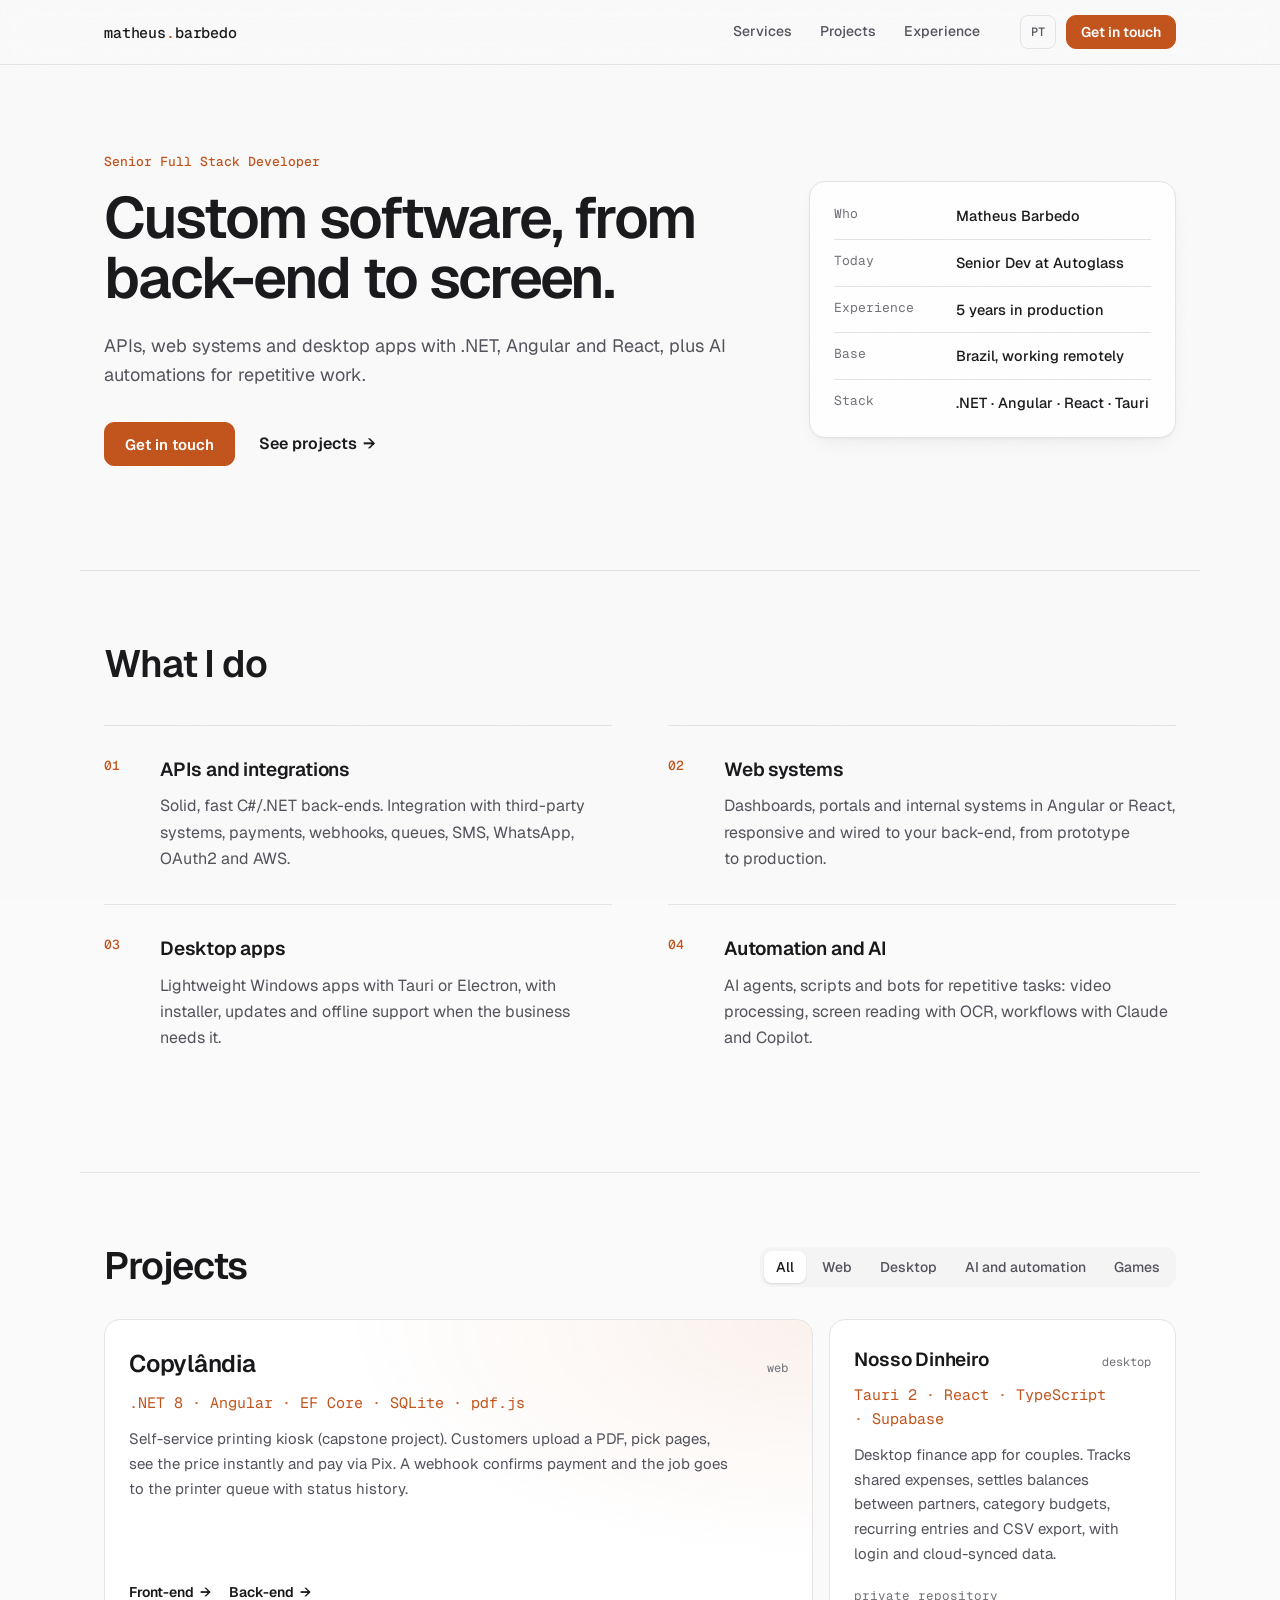
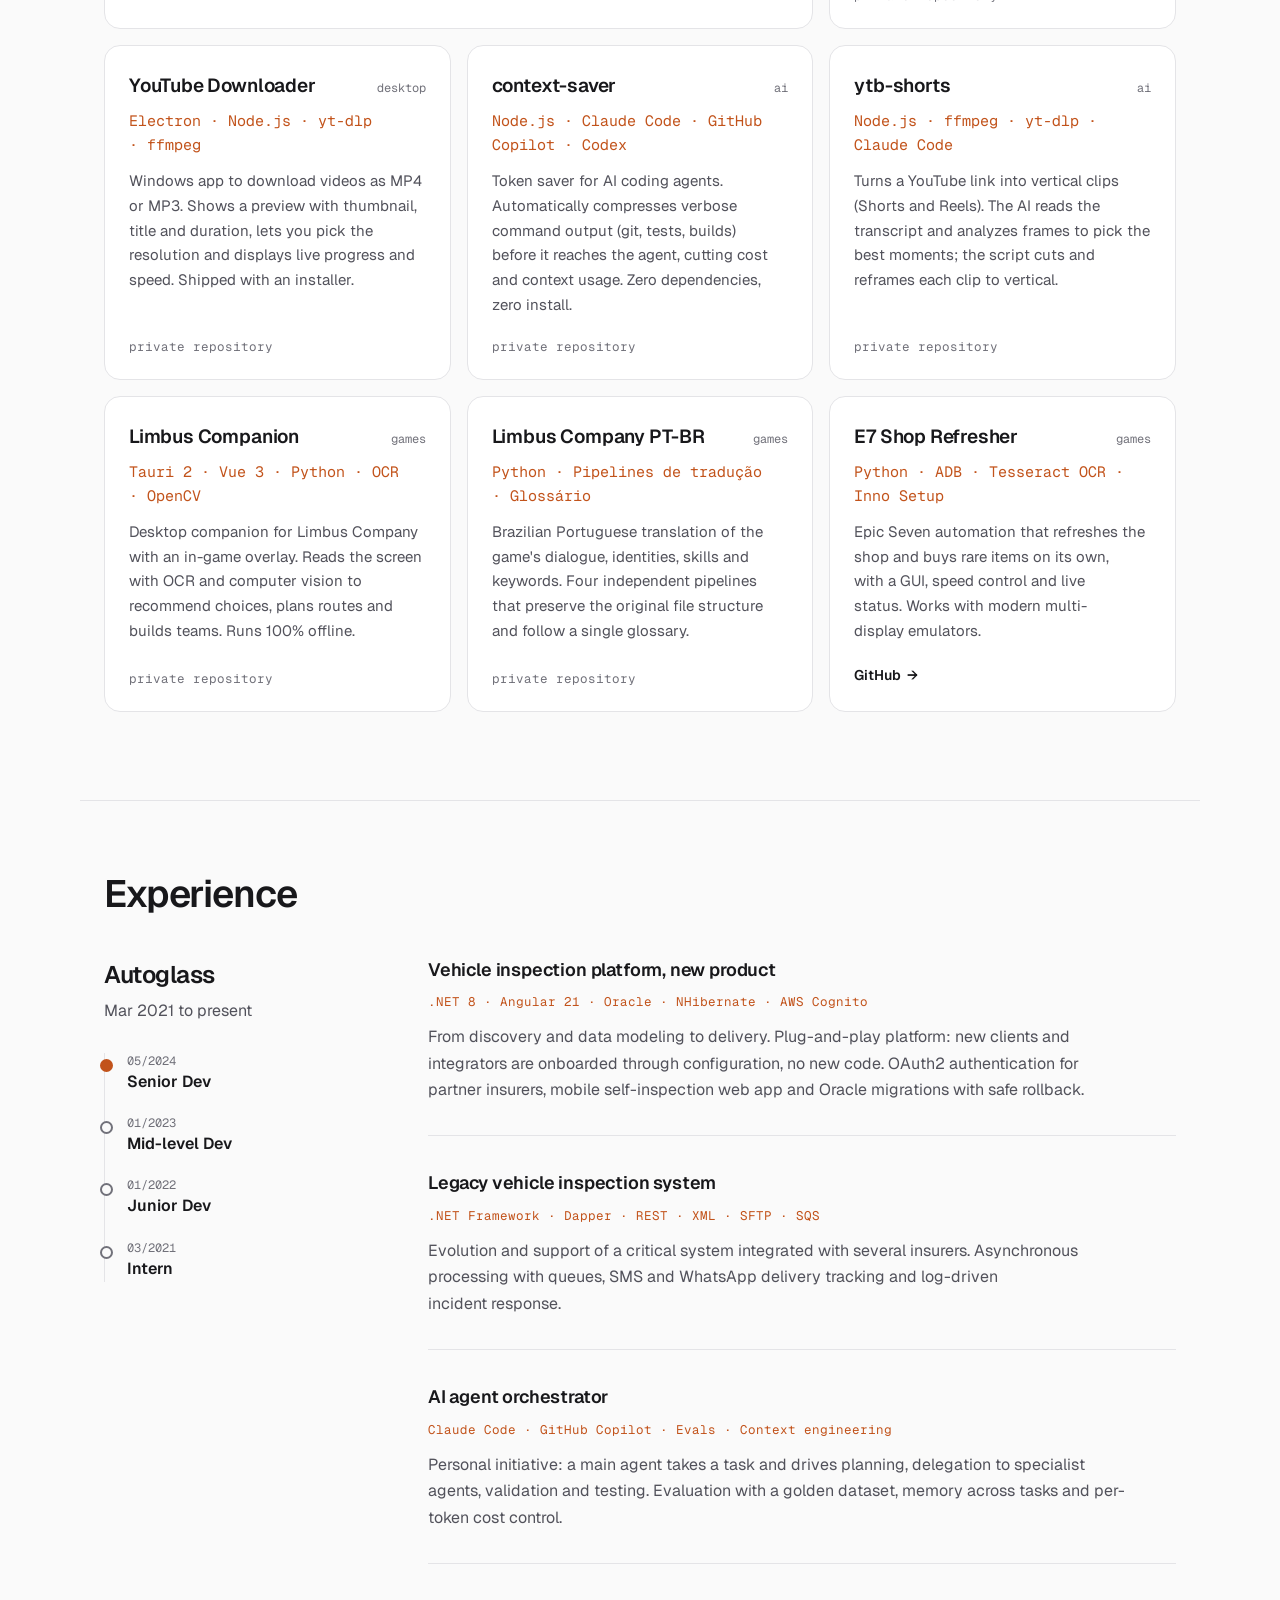
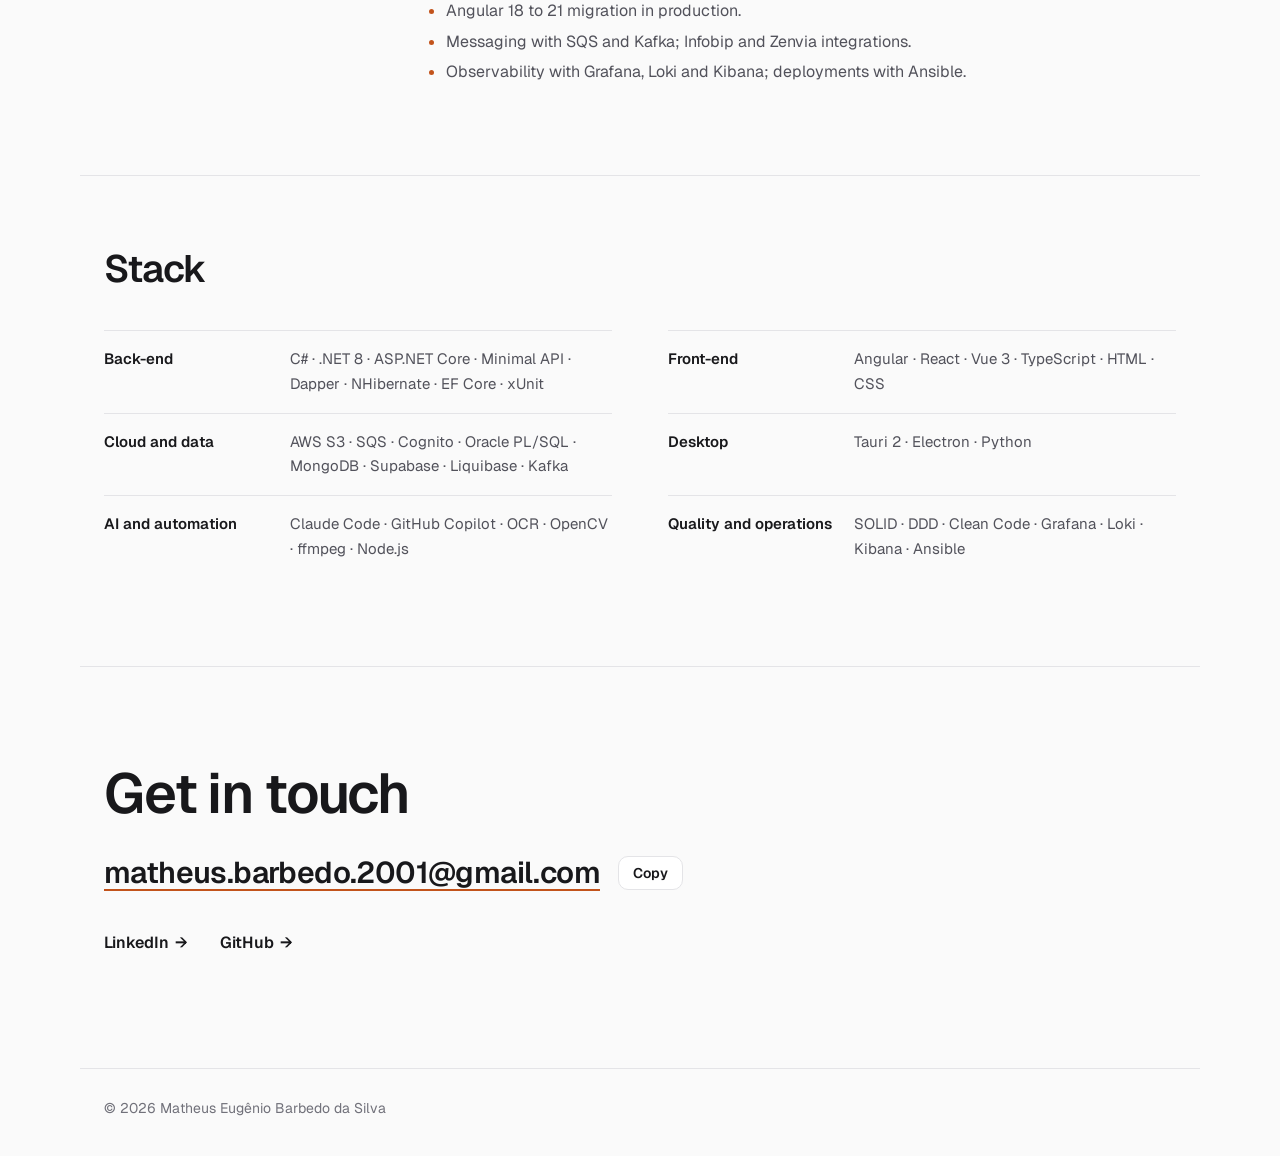
==== index.html @ 2c54104f "Portfólio pessoal: serviços, projetos, experiência e contato em PT/EN" ====
<!doctype html>
<html lang="pt-BR">
<head>
<meta charset="utf-8">
<meta name="viewport" content="width=device-width, initial-scale=1, viewport-fit=cover">
<title>Matheus Barbedo | Desenvolvedor Full Stack</title>
<meta name="description" content="Desenvolvedor Full Stack .NET e Angular. APIs, integrações, sistemas web, apps desktop e automação com IA.">
<meta property="og:title" content="Matheus Barbedo | Desenvolvedor Full Stack">
<meta property="og:description" content="APIs, integrações, sistemas web, apps desktop e automação com IA.">
<meta property="og:type" content="website">
<meta name="theme-color" content="#0c0c0e" media="(prefers-color-scheme: dark)">
<meta name="theme-color" content="#fafafa" media="(prefers-color-scheme: light)">
<link rel="icon" href="data:image/svg+xml,<svg xmlns='http://www.w3.org/2000/svg' viewBox='0 0 32 32'><rect width='32' height='32' rx='8' fill='%2318181b'/><text x='16' y='21.5' font-family='monospace' font-size='14' font-weight='700' fill='%23e98647' text-anchor='middle'>MB</text></svg>">
<link rel="preconnect" href="https://fonts.googleapis.com">
<link rel="preconnect" href="https://fonts.gstatic.com" crossorigin>
<link href="https://fonts.googleapis.com/css2?family=Geist:wght@400;500;600;700&family=Geist+Mono:wght@400;500&display=swap" rel="stylesheet">
<link rel="stylesheet" href="style.css">
</head>
<body>
<a class="skip" href="#conteudo" data-i18n="skip">Pular para o conteúdo</a>

<header class="nav">
  <div class="wrap nav-inner">
    <a href="#top" class="logo">matheus<span>.</span>barbedo</a>
    <nav aria-label="Seções">
      <a href="#servicos" data-i18n="nav.services">Serviços</a>
      <a href="#projetos" data-i18n="nav.projects">Projetos</a>
      <a href="#experiencia" data-i18n="nav.experience">Experiência</a>
    </nav>
    <div class="nav-actions">
      <button id="lang" class="lang" type="button" aria-label="Switch to English">EN</button>
      <a href="#contato" class="btn primary sm" data-i18n="cta.contact">Fale comigo</a>
    </div>
  </div>
</header>

<main id="top">
  <section class="hero wrap" id="conteudo">
    <div class="hero-text">
      <p class="eyebrow" data-i18n="hero.eyebrow">Desenvolvedor Full Stack Sênior</p>
      <h1><span data-i18n="hero.title">Software sob medida, do back-end à tela.</span></h1>
      <p class="lead" data-i18n="hero.lead">APIs, sistemas web e apps desktop com .NET, Angular e React, mais automações com IA para o trabalho repetitivo.</p>
      <div class="cta">
        <a href="#contato" class="btn primary" data-i18n="cta.contact">Fale comigo</a>
        <a href="#projetos" class="link-arrow" data-i18n="hero.cta2">Ver projetos</a>
      </div>
    </div>
    <aside class="now" aria-label="Status">
      <dl>
        <div><dt data-i18n="now.who">Quem</dt><dd>Matheus Barbedo</dd></div>
        <div><dt data-i18n="now.today">Hoje</dt><dd data-i18n="now.todayv">Dev Sênior na Autoglass</dd></div>
        <div><dt data-i18n="now.xp">Experiência</dt><dd data-i18n="now.xpv">5 anos em produção</dd></div>
        <div><dt data-i18n="now.base">Base</dt><dd data-i18n="now.basev">Vitória/ES, atendo remoto</dd></div>
        <div><dt>Stack</dt><dd>.NET · Angular · React · Tauri</dd></div>
      </dl>
    </aside>
  </section>

  <section id="servicos" class="wrap section">
    <h2 data-i18n="services.title">O que eu faço</h2>
    <ol class="services">
      <li class="reveal">
        <span class="num">01</span>
        <h3 data-i18n="s1.t">APIs e integrações</h3>
        <p data-i18n="s1.d">Back-end em C#/.NET robusto e rápido. Integração com sistemas de terceiros, Pix, webhooks, filas, SMS, WhatsApp, OAuth2 e AWS.</p>
      </li>
      <li class="reveal">
        <span class="num">02</span>
        <h3 data-i18n="s2.t">Sistemas web</h3>
        <p data-i18n="s2.d">Painéis, portais e sistemas internos em Angular ou React, responsivos e ligados ao seu back-end, do protótipo à produção.</p>
      </li>
      <li class="reveal">
        <span class="num">03</span>
        <h3 data-i18n="s3.t">Apps desktop</h3>
        <p data-i18n="s3.d">Aplicativos Windows leves com Tauri ou Electron, com instalador, atualização e funcionamento offline quando o negócio pede.</p>
      </li>
      <li class="reveal">
        <span class="num">04</span>
        <h3 data-i18n="s4.t">Automação e IA</h3>
        <p data-i18n="s4.d">Agentes de IA, scripts e bots para tarefas repetitivas: processamento de vídeo, leitura de tela por OCR, fluxos com Claude e Copilot.</p>
      </li>
    </ol>
  </section>

  <section id="projetos" class="wrap section">
    <div class="section-head">
      <h2 data-i18n="projects.title">Projetos</h2>
      <div class="filters" role="group" aria-label="Filtro">
        <button class="chip" type="button" aria-pressed="true" data-filter="all" data-i18n="f.all">Todos</button>
        <button class="chip" type="button" aria-pressed="false" data-filter="web">Web</button>
        <button class="chip" type="button" aria-pressed="false" data-filter="desktop">Desktop</button>
        <button class="chip" type="button" aria-pressed="false" data-filter="ia" data-i18n="f.ia">IA e automação</button>
        <button class="chip" type="button" aria-pressed="false" data-filter="jogos" data-i18n="f.games">Jogos</button>
      </div>
    </div>
    <div id="project-list" class="projects"></div>
  </section>

  <section id="experiencia" class="wrap section">
    <h2 data-i18n="exp.title">Experiência</h2>
    <div class="exp">
      <div class="exp-side">
        <h3>Autoglass</h3>
        <p class="muted" data-i18n="exp.period">Mar/2021 até hoje</p>
        <ol class="timeline">
          <li><span>05/2024</span><span data-i18n="tl.4">Dev Sênior</span></li>
          <li><span>01/2023</span><span data-i18n="tl.3">Dev Pleno</span></li>
          <li><span>01/2022</span><span data-i18n="tl.2">Dev Júnior</span></li>
          <li><span>03/2021</span><span data-i18n="tl.1">Estagiário</span></li>
        </ol>
      </div>
      <div class="cases">
        <article class="case reveal">
          <h4 data-i18n="c1.t">Plataforma de vistorias, produto novo</h4>
          <p class="tags">.NET 8 · Angular 21 · Oracle · NHibernate · AWS Cognito</p>
          <p data-i18n="c1.d">Da concepção e modelagem até a entrega. Plataforma plug-and-play: novos clientes e integradores entram por configuração, sem código novo. Autenticação OAuth2 para seguradoras parceiras, WebApp de self-vistoria pelo celular e migrations Oracle com rollback seguro.</p>
        </article>
        <article class="case reveal">
          <h4 data-i18n="c2.t">Sistema de vistorias legado</h4>
          <p class="tags">.NET Framework · Dapper · REST · XML · SFTP · SQS</p>
          <p data-i18n="c2.d">Evolução e sustentação de um sistema crítico integrado a várias seguradoras. Processamento assíncrono com filas, SMS e WhatsApp com rastreio de entrega e resposta a incidentes guiada por logs.</p>
        </article>
        <article class="case reveal">
          <h4 data-i18n="c3.t">Orquestrador de agentes de IA</h4>
          <p class="tags">Claude Code · GitHub Copilot · Evals · Context engineering</p>
          <p data-i18n="c3.d">Iniciativa própria: um agente principal recebe a tarefa e conduz planejamento, delegação para agentes especialistas, validação e testes. Avaliação com golden dataset, memória entre tarefas e controle de custo por token.</p>
        </article>
        <ul class="bullets reveal">
          <li data-i18n="b.1">Migração de Angular 18 para 21 em produção.</li>
          <li data-i18n="b.2">Mensageria com SQS e Kafka; integrações com Infobip e Zenvia.</li>
          <li data-i18n="b.3">Observabilidade com Grafana, Loki e Kibana; deploy com Ansible.</li>
        </ul>
      </div>
    </div>
  </section>

  <section class="wrap section">
    <h2 data-i18n="stack.title">Stack</h2>
    <dl class="stack reveal">
      <div><dt>Back-end</dt><dd>C# · .NET 8 · ASP.NET Core · Minimal API · Dapper · NHibernate · EF Core · xUnit</dd></div>
      <div><dt>Front-end</dt><dd>Angular · React · Vue 3 · TypeScript · HTML · CSS</dd></div>
      <div><dt data-i18n="stack.data">Cloud e dados</dt><dd>AWS S3 · SQS · Cognito · Oracle PL/SQL · MongoDB · Supabase · Liquibase · Kafka</dd></div>
      <div><dt>Desktop</dt><dd>Tauri 2 · Electron · Python</dd></div>
      <div><dt data-i18n="stack.ai">IA e automação</dt><dd>Claude Code · GitHub Copilot · OCR · OpenCV · ffmpeg · Node.js</dd></div>
      <div><dt data-i18n="stack.ops">Qualidade e operação</dt><dd>SOLID · DDD · Clean Code · Grafana · Loki · Kibana · Ansible</dd></div>
    </dl>
  </section>

  <section id="contato" class="wrap section contact">
    <h2 class="contact-title" data-i18n="contact.title">Entre em contato</h2>
    <div class="mail">
      <a href="mailto:matheus.barbedo.2001@gmail.com" class="mail-link">matheus.barbedo.2001@gmail.com</a>
      <button id="copy" class="btn sm" type="button" data-i18n="contact.copy">Copiar</button>
    </div>
    <ul class="socials">
      <li><a href="https://www.linkedin.com/in/matheus-eugenio-barbedo-da-silva" target="_blank" rel="noopener" class="link-arrow">LinkedIn</a></li>
      <li><a href="https://github.com/MatheusBarbedo" target="_blank" rel="noopener" class="link-arrow">GitHub</a></li>
    </ul>
  </section>
</main>

<footer class="wrap footer">
  <p>© <span id="year"></span> Matheus Eugênio Barbedo da Silva</p>
</footer>

<script src="main.js"></script>
</body>
</html>
---- style.css ----
:root {
  --bg: #fafafa;
  --surface: #ffffff;
  --surface-2: #f4f4f5;
  --text: #18181b;
  --muted: #52525b;
  --faint: #71717a;
  --border: #e4e4e7;
  --accent: #c2531b;
  --accent-soft: #c2531b14;
  --on-accent: #ffffff;
  --shadow: 0 1px 2px #18181b0a, 0 8px 24px -12px #18181b1f;
  --ease-out: cubic-bezier(0.23, 1, 0.32, 1);
  --r-control: 10px;
  --r-box: 16px;
  color-scheme: light;
}

@media (prefers-color-scheme: dark) {
  :root {
    --bg: #0c0c0e;
    --surface: #141417;
    --surface-2: #1b1b1f;
    --text: #ededef;
    --muted: #a1a1aa;
    --faint: #8b8b94;
    --border: #26262b;
    --accent: #e98647;
    --accent-soft: #e986471a;
    --on-accent: #1a0d05;
    --shadow: 0 1px 2px #0006, 0 12px 32px -16px #000a;
    color-scheme: dark;
  }
}

* { box-sizing: border-box; }

html { scroll-behavior: smooth; scroll-padding-top: 80px; }

body {
  margin: 0;
  background: var(--bg);
  color: var(--text);
  font: 16px/1.65 Geist, system-ui, -apple-system, "Segoe UI", Roboto, sans-serif;
  -webkit-font-smoothing: antialiased;
  text-rendering: optimizeLegibility;
}

body::before {
  content: "";
  position: fixed;
  inset: 0;
  pointer-events: none;
  z-index: 100;
  opacity: 0.035;
  background-image: url("data:image/svg+xml,<svg xmlns='http://www.w3.org/2000/svg' width='160' height='160'><filter id='n'><feTurbulence type='fractalNoise' baseFrequency='0.9' numOctaves='2' stitchTiles='stitch'/></filter><rect width='100%' height='100%' filter='url(%23n)'/></svg>");
}

a { color: inherit; }
h1, h2, h3, h4 { text-wrap: balance; }
p { text-wrap: pretty; }

:focus-visible { outline: 2px solid var(--accent); outline-offset: 3px; border-radius: 4px; }

.skip {
  position: absolute;
  left: 16px;
  top: -60px;
  z-index: 50;
  padding: 10px 16px;
  background: var(--text);
  color: var(--bg);
  border-radius: var(--r-control);
  transition: top 200ms var(--ease-out);
}
.skip:focus { top: 12px; }

.wrap { width: 100%; max-width: 1120px; margin: 0 auto; padding-inline: 24px; }

.nav {
  position: sticky;
  top: 0;
  z-index: 20;
  background: color-mix(in srgb, var(--bg) 82%, transparent);
  backdrop-filter: saturate(1.4) blur(12px);
  -webkit-backdrop-filter: saturate(1.4) blur(12px);
  border-bottom: 1px solid var(--border);
}
.nav-inner { display: flex; align-items: center; gap: 28px; height: 64px; }
.logo { font: 500 15px "Geist Mono", ui-monospace, monospace; text-decoration: none; letter-spacing: -0.01em; }
.logo span { color: var(--accent); }
.nav nav { display: flex; gap: 4px; margin-left: auto; }
.nav nav a {
  text-decoration: none;
  color: var(--muted);
  font-size: 14px;
  font-weight: 500;
  padding: 6px 12px;
  border-radius: 8px;
  transition: color 150ms ease, background-color 150ms ease;
}
.nav nav a.active { color: var(--text); background: var(--surface-2); }
.nav-actions { display: flex; align-items: center; gap: 10px; }
.lang {
  border: 1px solid var(--border);
  background: transparent;
  color: var(--muted);
  border-radius: 8px;
  height: 34px;
  padding: 0 10px;
  font: 500 12px "Geist Mono", monospace;
  cursor: pointer;
  transition: color 150ms ease, border-color 150ms ease, transform 160ms var(--ease-out);
}
.lang:active { transform: scale(0.96); }

.btn {
  display: inline-flex;
  align-items: center;
  justify-content: center;
  height: 44px;
  padding: 0 20px;
  border-radius: var(--r-control);
  border: 1px solid var(--border);
  background: var(--surface);
  color: var(--text);
  text-decoration: none;
  font: 600 15px Geist, sans-serif;
  white-space: nowrap;
  cursor: pointer;
  transition: transform 160ms var(--ease-out), background-color 150ms ease, border-color 150ms ease;
}
.btn.sm { height: 34px; padding: 0 14px; font-size: 14px; }
.btn.primary { background: var(--accent); border-color: var(--accent); color: var(--on-accent); }
.btn:active { transform: scale(0.97); }

.link-arrow {
  font-weight: 600;
  text-decoration: none;
  display: inline-flex;
  align-items: center;
  gap: 6px;
}
.link-arrow::after { content: "→"; transition: transform 200ms var(--ease-out); }

@media (hover: hover) and (pointer: fine) {
  .nav nav a:hover { color: var(--text); }
  .lang:hover { color: var(--text); border-color: var(--faint); }
  .btn:hover { border-color: var(--faint); }
  .btn.primary:hover { background: color-mix(in srgb, var(--accent) 88%, var(--text)); border-color: transparent; }
  .link-arrow:hover::after { transform: translateX(3px); }
  .project:hover { border-color: color-mix(in srgb, var(--accent) 40%, var(--border)); transform: translateY(-2px); }
  .chip:hover { color: var(--text); }
}

.hero {
  display: grid;
  grid-template-columns: 1.75fr 1fr;
  gap: 64px;
  align-items: center;
  padding-block: 88px 104px;
}
.eyebrow { font: 500 13px "Geist Mono", monospace; color: var(--accent); margin: 0 0 18px; }
h1 {
  font-size: clamp(40px, 5vw, 58px);
  line-height: 1.04;
  letter-spacing: -0.035em;
  font-weight: 600;
  margin: 0 0 22px;
}
.lead { font-size: 18px; color: var(--muted); max-width: 52ch; margin: 0 0 32px; }
.cta { display: flex; flex-wrap: wrap; align-items: center; gap: 24px; }

.now {
  background: var(--surface);
  border: 1px solid var(--border);
  border-radius: var(--r-box);
  box-shadow: var(--shadow);
  padding: 22px 24px;
}
.now dl { margin: 0; }
.now dl div:first-child { border-top: 0; padding-top: 0; }
.now dl div:last-child { padding-bottom: 0; }
.now dl div {
  display: grid;
  grid-template-columns: 110px 1fr;
  gap: 12px;
  padding: 11px 0;
  border-top: 1px solid var(--border);
  font-size: 14.5px;
}
.now dt { color: var(--faint); font: 400 13px "Geist Mono", monospace; padding-top: 1px; }
.now dd { margin: 0; font-weight: 500; }

.section { padding-block: 72px 88px; border-top: 1px solid var(--border); }
h2 { font-size: clamp(28px, 3.4vw, 38px); letter-spacing: -0.03em; font-weight: 600; line-height: 1.1; margin: 0 0 40px; }
h3, h4 { margin: 0 0 8px; font-weight: 600; letter-spacing: -0.01em; }
h3 { font-size: 19px; }
h4 { font-size: 18px; }

.services {
  list-style: none;
  padding: 0;
  margin: 0;
  display: grid;
  grid-template-columns: repeat(2, 1fr);
  column-gap: 56px;
}
.services li { padding: 28px 0 32px; border-top: 1px solid var(--border); position: relative; padding-left: 56px; }
.services .num { position: absolute; left: 0; top: 31px; font: 500 13px "Geist Mono", monospace; color: var(--accent); }
.services p { color: var(--muted); margin: 0; max-width: 46ch; }

.section-head { display: flex; flex-wrap: wrap; justify-content: space-between; align-items: end; gap: 16px 24px; margin-bottom: 32px; }
.section-head h2 { margin: 0; }
.filters { display: flex; flex-wrap: wrap; gap: 4px; padding: 4px; background: var(--surface-2); border-radius: 12px; }
.chip {
  border: 0;
  background: transparent;
  color: var(--muted);
  border-radius: 8px;
  height: 32px;
  padding: 0 12px;
  font: 500 14px Geist, sans-serif;
  cursor: pointer;
  transition: color 150ms ease, background-color 150ms ease, transform 160ms var(--ease-out);
}
.chip:active { transform: scale(0.96); }
.chip[aria-pressed="true"] { background: var(--surface); color: var(--text); box-shadow: 0 1px 2px #0000001f; }

.projects { display: grid; grid-template-columns: repeat(3, 1fr); gap: 16px; }
.project {
  background: var(--surface);
  border: 1px solid var(--border);
  border-radius: var(--r-box);
  padding: 24px;
  display: flex;
  flex-direction: column;
  transition: border-color 200ms ease, transform 250ms var(--ease-out), opacity 300ms var(--ease-out);
}
.project.featured {
  grid-column: span 2;
  background:
    radial-gradient(120% 140% at 100% 0%, var(--accent-soft), transparent 55%),
    var(--surface);
}
.project.featured h3 { font-size: 24px; }
.project.featured > p:not(.tags) { max-width: 60ch; }
.project .top { display: flex; justify-content: space-between; align-items: baseline; gap: 12px; }
.project .cat { font: 400 12px "Geist Mono", monospace; color: var(--faint); }
.project > p { color: var(--muted); margin: 0 0 20px; flex: 1; font-size: 15px; }
.tags { font: 400 12.5px/1.6 "Geist Mono", monospace; color: var(--accent) !important; margin: 0 0 12px !important; flex: 0 !important; }
.project .links { display: flex; gap: 18px; font-size: 14px; }
.project .links a { color: var(--text); }
.project .private { font: 400 12.5px "Geist Mono", monospace; color: var(--faint); }

.exp { display: grid; grid-template-columns: 260px 1fr; gap: 64px; align-items: start; }
.exp-side { position: sticky; top: 96px; }
.exp-side h3 { font-size: 24px; letter-spacing: -0.02em; margin: 0; }
.muted { color: var(--muted); margin: 4px 0 0; }
.timeline { list-style: none; padding: 0; margin: 28px 0 0; border-left: 1px solid var(--border); }
.timeline li { position: relative; padding: 0 0 20px 22px; display: flex; flex-direction: column; }
.timeline li:last-child { padding-bottom: 0; }
.timeline li::before {
  content: "";
  position: absolute;
  left: -5px;
  top: 6px;
  width: 9px;
  height: 9px;
  border-radius: 50%;
  background: var(--bg);
  border: 2px solid var(--faint);
}
.timeline li:first-child::before { border-color: var(--accent); background: var(--accent); }
.timeline li span:first-child { font: 400 12px "Geist Mono", monospace; color: var(--faint); }
.timeline li span:last-child { font-weight: 600; }

.cases { display: flex; flex-direction: column; }
.case { padding: 0 0 32px; margin-bottom: 32px; border-bottom: 1px solid var(--border); }
.case p:not(.tags) { color: var(--muted); margin: 0; max-width: 64ch; }
.bullets { color: var(--muted); margin: 0; padding-left: 18px; }
.bullets li { padding: 2px 0; }
.bullets li::marker { color: var(--accent); }

.stack { display: grid; grid-template-columns: repeat(2, 1fr); column-gap: 56px; margin: 0; }
.stack div { display: grid; grid-template-columns: 170px 1fr; gap: 16px; padding: 16px 0; border-top: 1px solid var(--border); }
.stack dt { font-weight: 600; font-size: 15px; }
.stack dd { margin: 0; color: var(--muted); font-size: 15px; }

.contact { padding-block: 96px 112px; }
.contact-title { font-size: clamp(36px, 5vw, 56px); margin-bottom: 24px; }
.mail { display: flex; flex-wrap: wrap; align-items: center; gap: 12px 18px; margin: 8px 0 32px; }
.mail-link {
  font-size: clamp(20px, 3vw, 30px);
  font-weight: 600;
  letter-spacing: -0.02em;
  text-decoration: underline;
  text-decoration-color: var(--accent);
  text-decoration-thickness: 2px;
  text-underline-offset: 6px;
  overflow-wrap: anywhere;
}
.socials { list-style: none; padding: 0; margin: 0; display: flex; flex-wrap: wrap; gap: 12px 32px; }

.footer { padding-block: 28px 36px; border-top: 1px solid var(--border); color: var(--faint); font-size: 14px; }
.footer p { margin: 0; }

.reveal { opacity: 0; transform: translateY(8px); transition: opacity 500ms var(--ease-out), transform 500ms var(--ease-out); transition-delay: var(--d, 0ms); }
.reveal.in { opacity: 1; transform: none; }

@media (max-width: 900px) {
  .hero { grid-template-columns: 1fr; gap: 40px; padding-block: 56px 72px; }
  .projects { grid-template-columns: repeat(2, 1fr); }
  .exp { grid-template-columns: 1fr; gap: 40px; }
  .exp-side { position: static; }
  .timeline { display: grid; grid-template-columns: repeat(2, 1fr); border-left: 0; gap: 16px; }
  .timeline li { padding: 0 0 0 18px; border-left: 1px solid var(--border); }
  .timeline li::before { left: -5px; }
  .stack { grid-template-columns: 1fr; }
}

@media (max-width: 640px) {
  .wrap { padding-inline: 18px; }
  .nav nav { display: none; }
  .nav-actions { margin-left: auto; }
  .services { grid-template-columns: 1fr; }
  .projects { grid-template-columns: 1fr; }
  .project.featured { grid-column: auto; }
  .section { padding-block: 56px 64px; }
  .stack div { grid-template-columns: 1fr; gap: 4px; }
  .now dl div { grid-template-columns: 96px 1fr; }
}

@media (prefers-reduced-motion: reduce) {
  html { scroll-behavior: auto; }
  .reveal { transform: none; transition: opacity 300ms ease; }
  .project, .btn, .chip, .lang, .link-arrow::after { transition-property: opacity, color, background-color, border-color; }
}
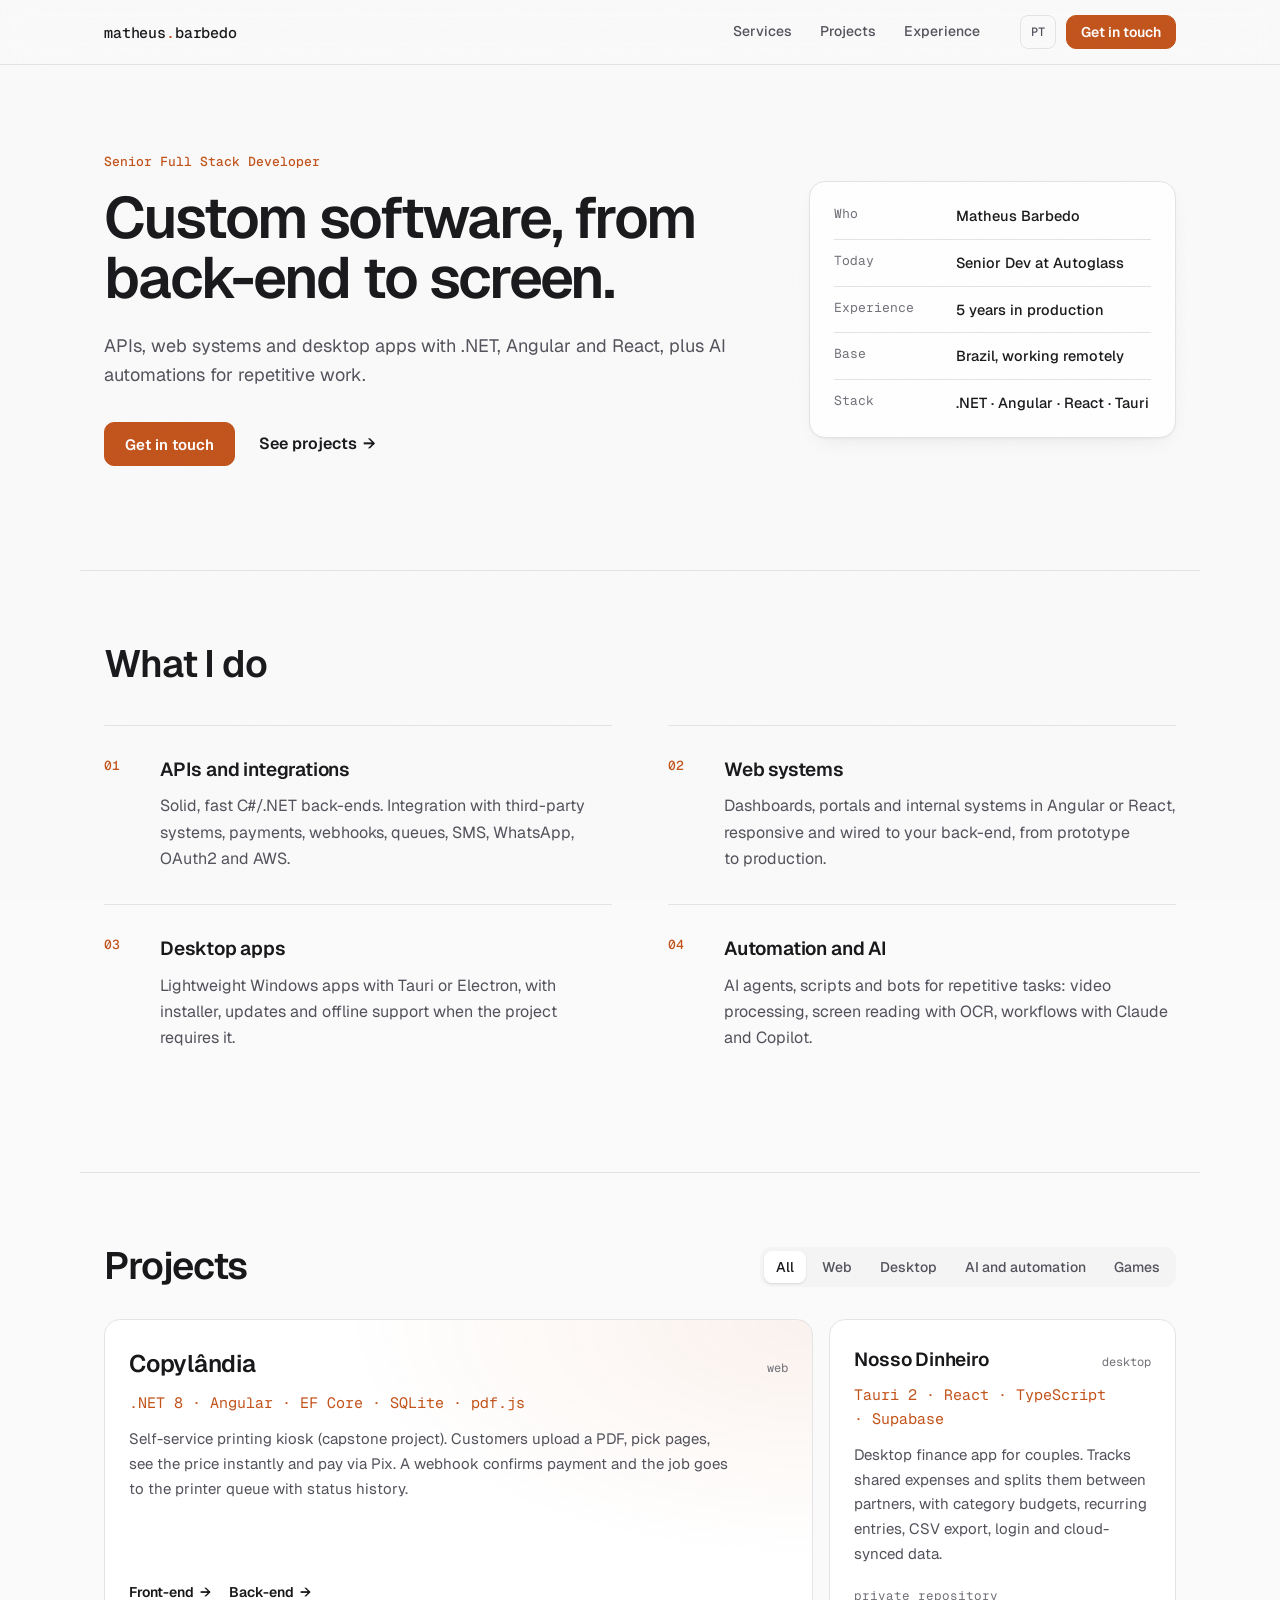
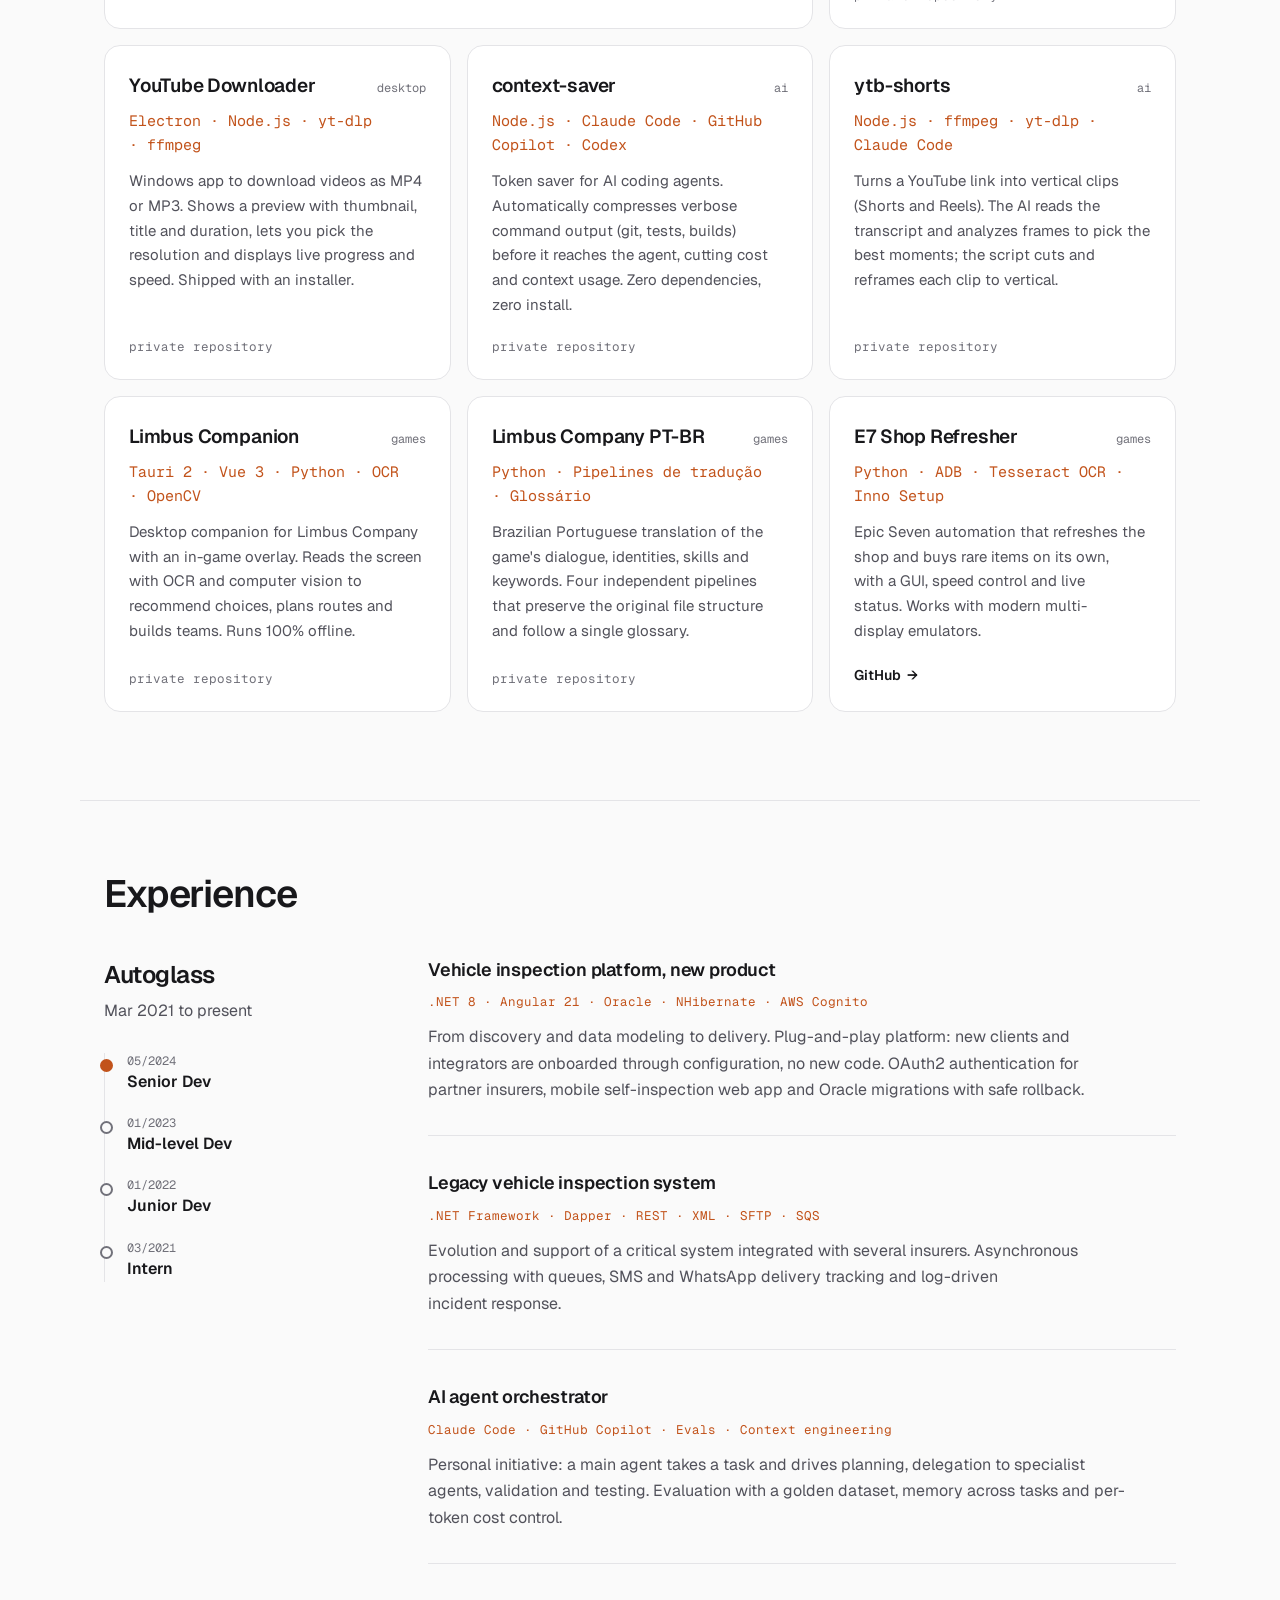
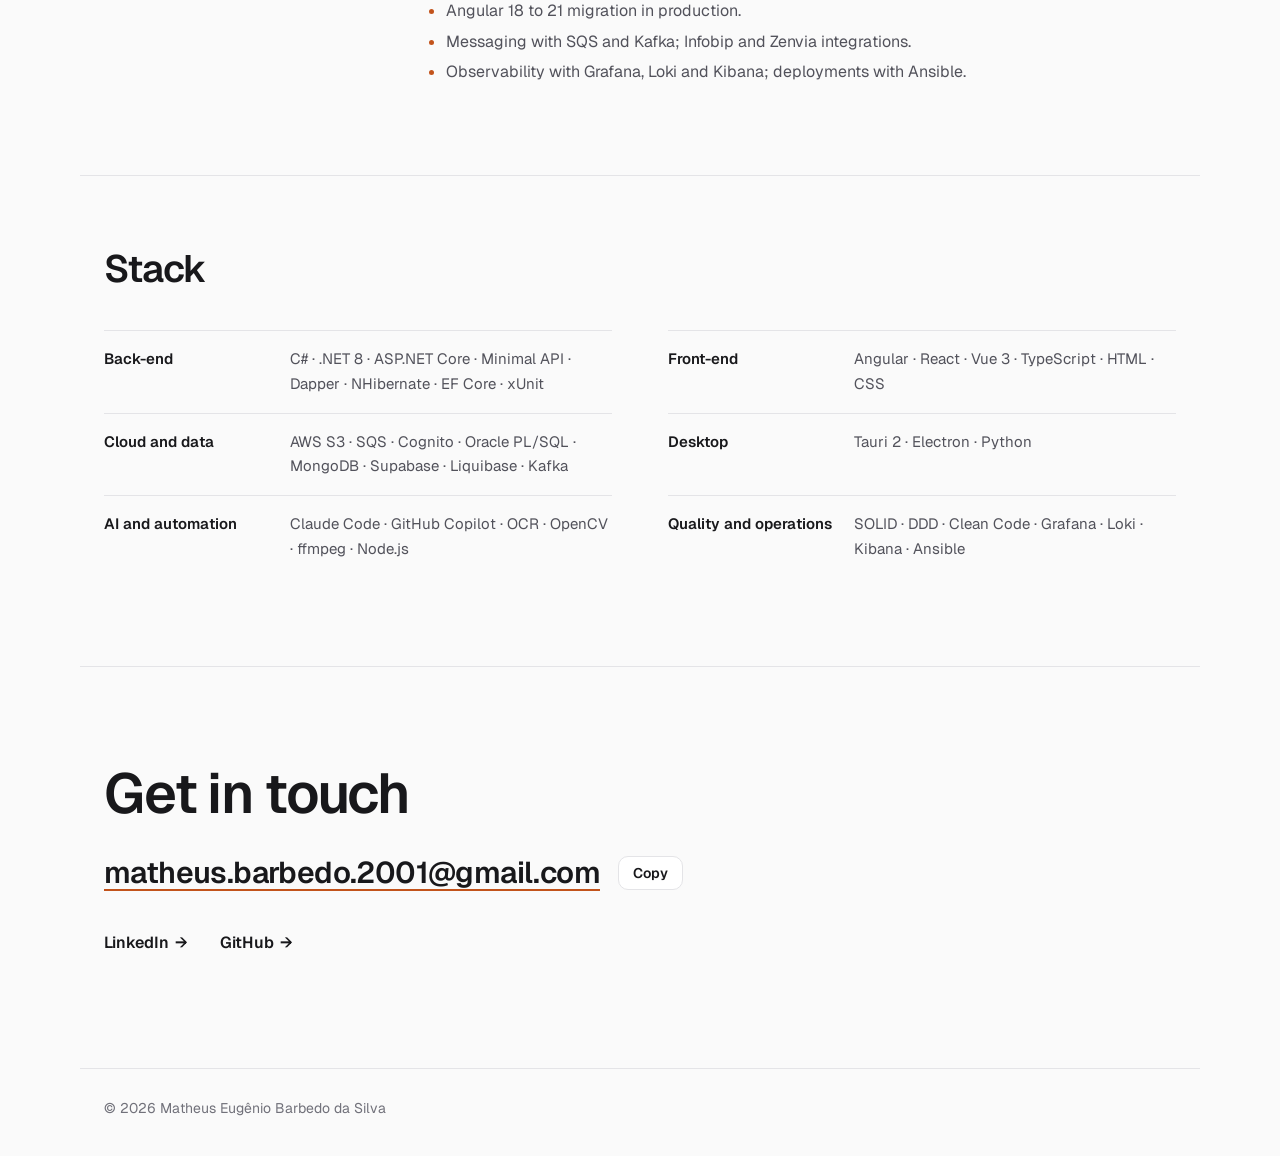
==== commit e4090b1c: "Ajusta textos do portfólio: rateio de despesas, permite escolher e projeto exige" ====
--- a/index.html
+++ b/index.html
@@ -72,7 +72,7 @@
       <li class="reveal">
         <span class="num">03</span>
         <h3 data-i18n="s3.t">Apps desktop</h3>
-        <p data-i18n="s3.d">Aplicativos Windows leves com Tauri ou Electron, com instalador, atualização e funcionamento offline quando o negócio pede.</p>
+        <p data-i18n="s3.d">Aplicativos Windows leves com Tauri ou Electron, com instalador, atualização e funcionamento offline quando o projeto exige.</p>
       </li>
       <li class="reveal">
         <span class="num">04</span>
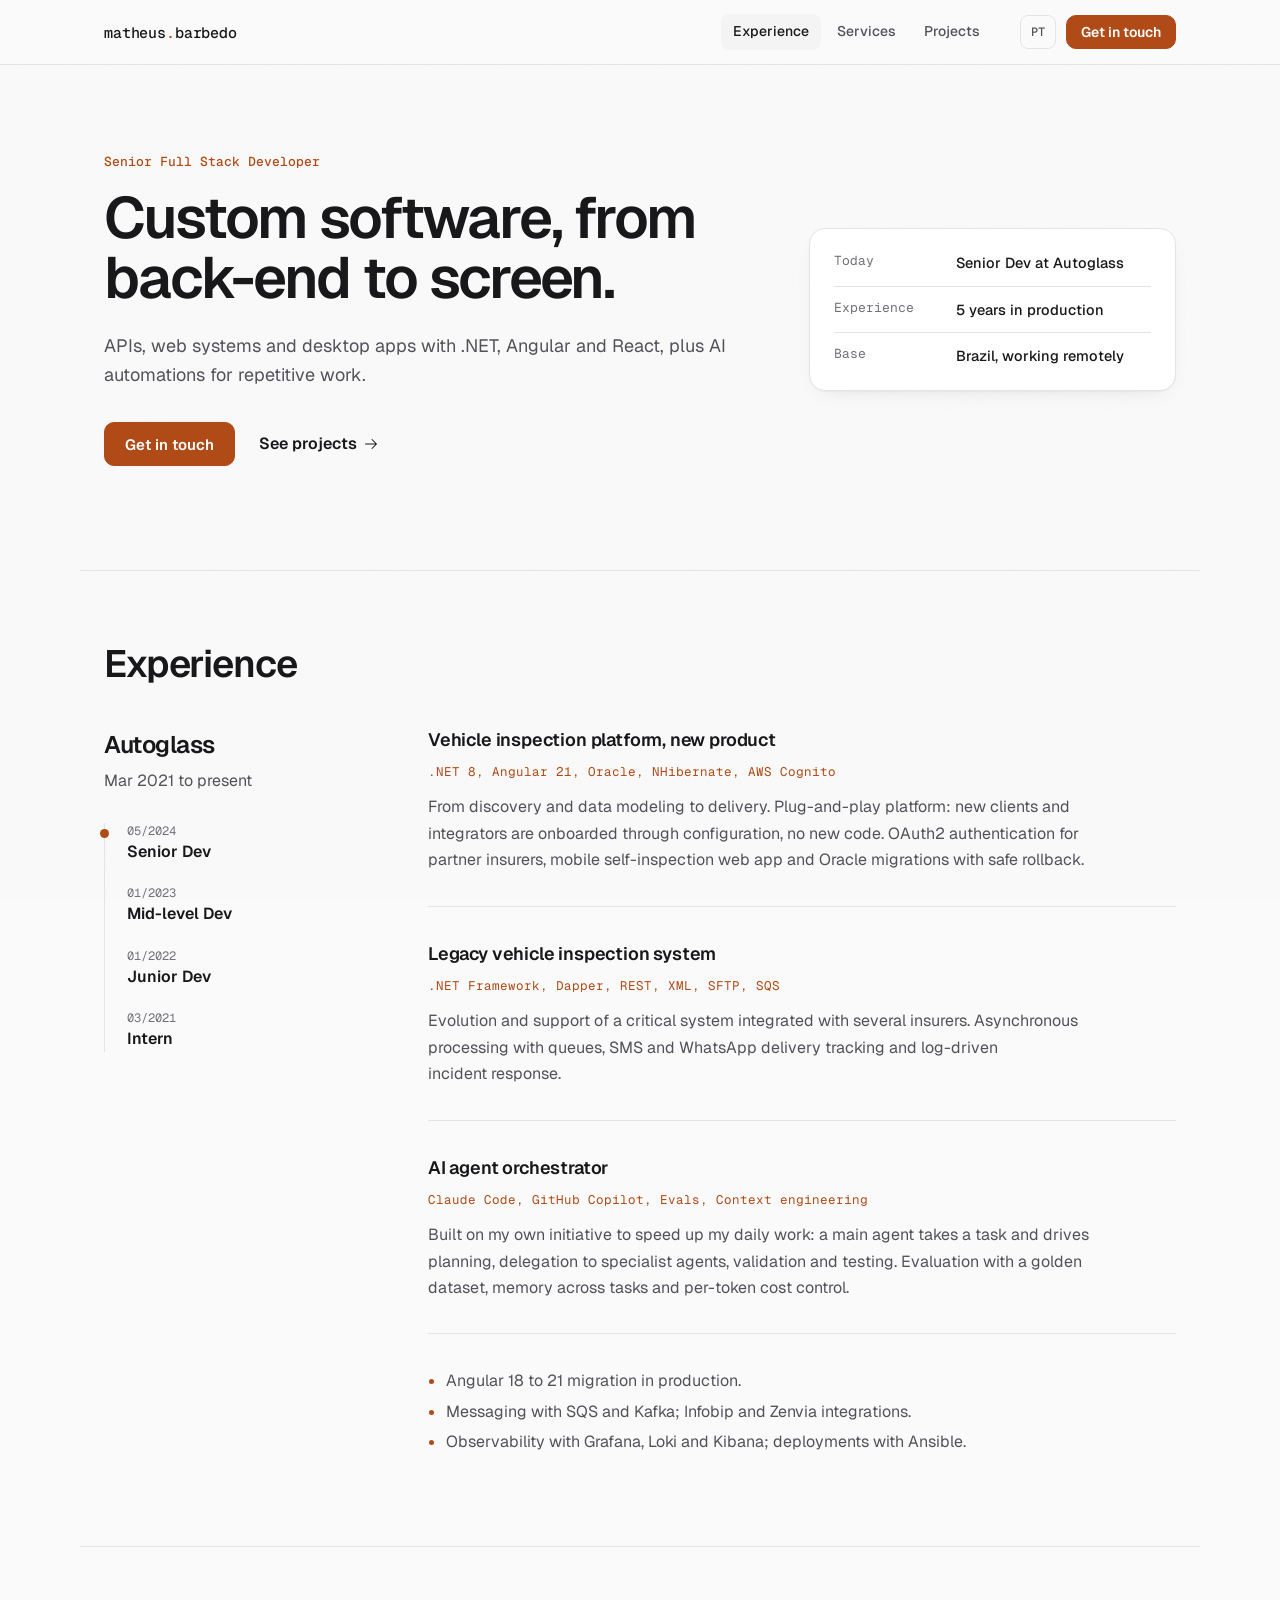
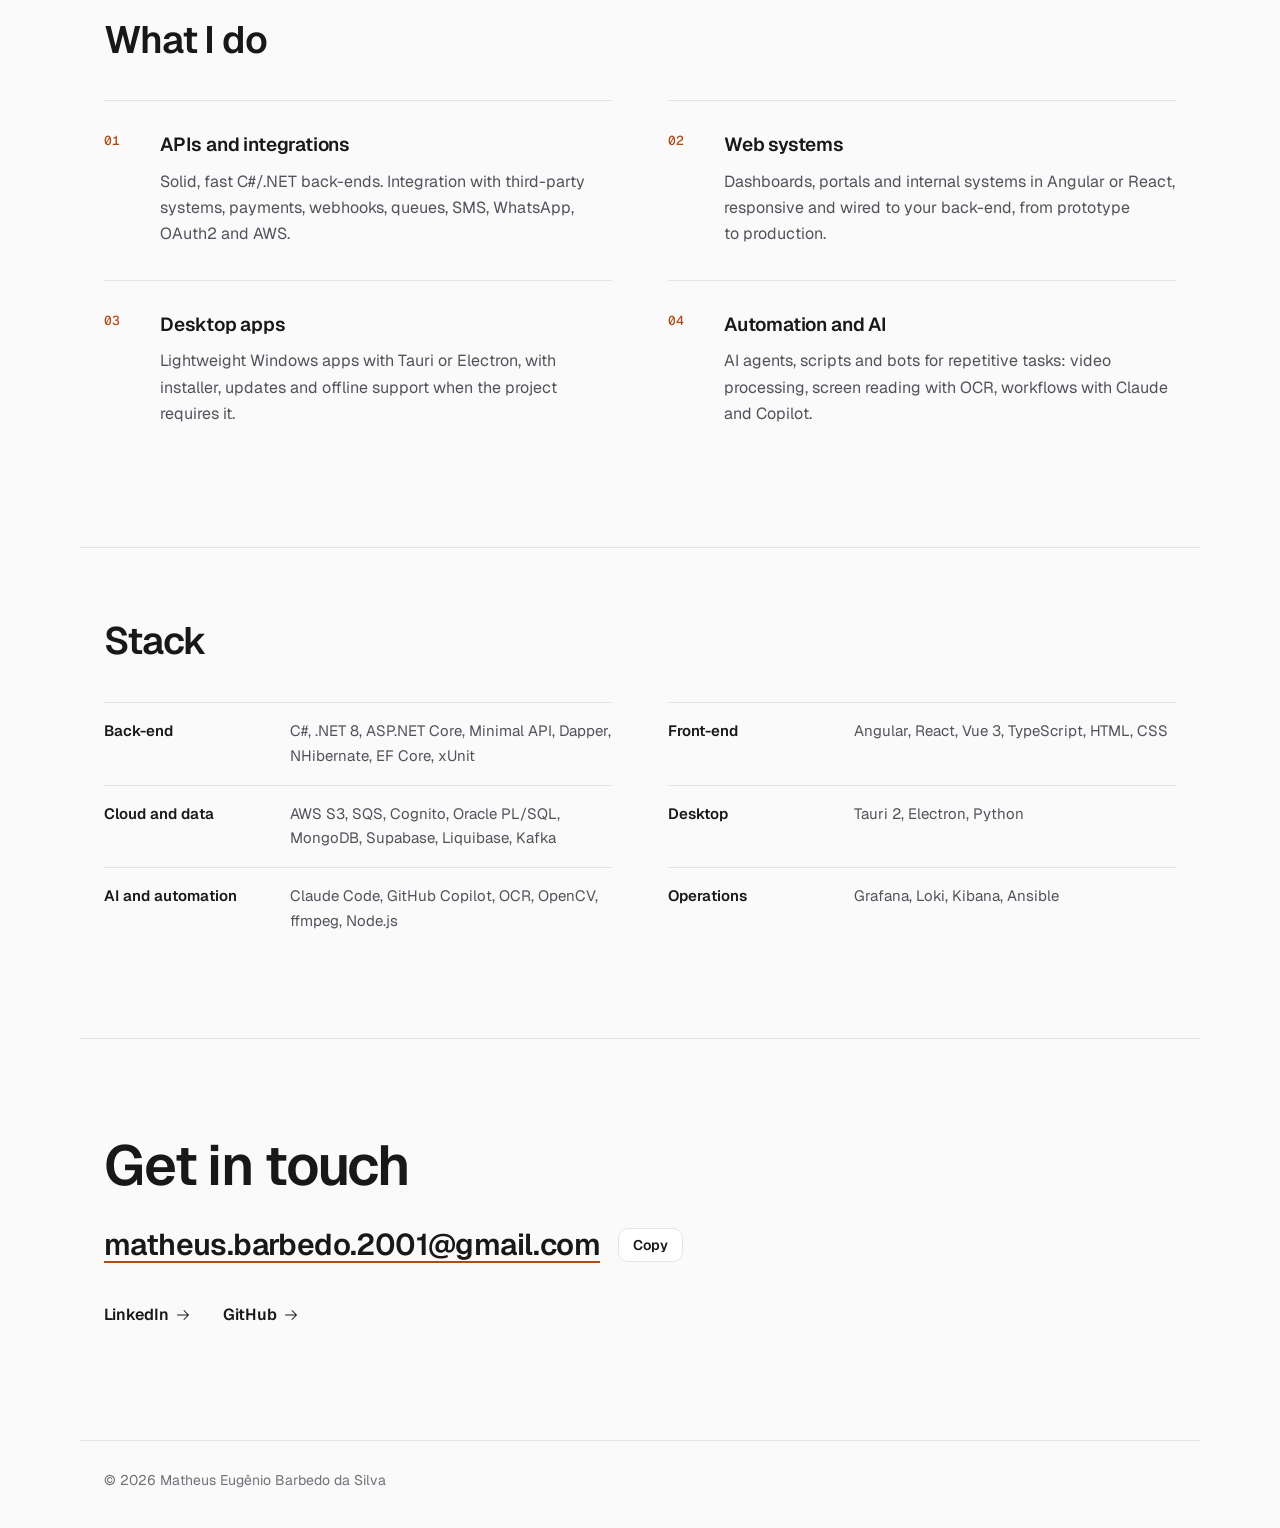
==== commit 17eb4828: "Revisa o visual e move os projetos para uma página própria Cria projetos.html com a grade e os filtr" ====
--- a/index.html
+++ b/index.html
@@ -11,6 +11,7 @@
 <meta name="theme-color" content="#0c0c0e" media="(prefers-color-scheme: dark)">
 <meta name="theme-color" content="#fafafa" media="(prefers-color-scheme: light)">
 <link rel="icon" href="data:image/svg+xml,<svg xmlns='http://www.w3.org/2000/svg' viewBox='0 0 32 32'><rect width='32' height='32' rx='8' fill='%2318181b'/><text x='16' y='21.5' font-family='monospace' font-size='14' font-weight='700' fill='%23e98647' text-anchor='middle'>MB</text></svg>">
+<script>document.documentElement.classList.add("js")</script>
 <link rel="preconnect" href="https://fonts.googleapis.com">
 <link rel="preconnect" href="https://fonts.gstatic.com" crossorigin>
 <link href="https://fonts.googleapis.com/css2?family=Geist:wght@400;500;600;700&family=Geist+Mono:wght@400;500&display=swap" rel="stylesheet">
@@ -23,9 +24,9 @@
   <div class="wrap nav-inner">
     <a href="#top" class="logo">matheus<span>.</span>barbedo</a>
     <nav aria-label="Seções">
+      <a href="#experiencia" data-i18n="nav.experience">Experiência</a>
       <a href="#servicos" data-i18n="nav.services">Serviços</a>
-      <a href="#projetos" data-i18n="nav.projects">Projetos</a>
-      <a href="#experiencia" data-i18n="nav.experience">Experiência</a>
+      <a href="projetos.html" data-i18n="nav.projects">Projetos</a>
     </nav>
     <div class="nav-actions">
       <button id="lang" class="lang" type="button" aria-label="Switch to English">EN</button>
@@ -42,18 +43,54 @@
       <p class="lead" data-i18n="hero.lead">APIs, sistemas web e apps desktop com .NET, Angular e React, mais automações com IA para o trabalho repetitivo.</p>
       <div class="cta">
         <a href="#contato" class="btn primary" data-i18n="cta.contact">Fale comigo</a>
-        <a href="#projetos" class="link-arrow" data-i18n="hero.cta2">Ver projetos</a>
+        <a href="projetos.html" class="link-arrow" data-i18n="hero.cta2">Ver projetos</a>
       </div>
     </div>
     <aside class="now" aria-label="Status">
       <dl>
-        <div><dt data-i18n="now.who">Quem</dt><dd>Matheus Barbedo</dd></div>
         <div><dt data-i18n="now.today">Hoje</dt><dd data-i18n="now.todayv">Dev Sênior na Autoglass</dd></div>
         <div><dt data-i18n="now.xp">Experiência</dt><dd data-i18n="now.xpv">5 anos em produção</dd></div>
         <div><dt data-i18n="now.base">Base</dt><dd data-i18n="now.basev">Vitória/ES, atendo remoto</dd></div>
-        <div><dt>Stack</dt><dd>.NET · Angular · React · Tauri</dd></div>
       </dl>
     </aside>
+  </section>
+
+  <section id="experiencia" class="wrap section">
+    <h2 data-i18n="exp.title">Experiência</h2>
+    <div class="exp">
+      <div class="exp-side">
+        <h3>Autoglass</h3>
+        <p class="muted" data-i18n="exp.period">Mar/2021 até hoje</p>
+        <ol class="timeline">
+          <li><span>05/2024</span><span data-i18n="tl.4">Dev Sênior</span></li>
+          <li><span>01/2023</span><span data-i18n="tl.3">Dev Pleno</span></li>
+          <li><span>01/2022</span><span data-i18n="tl.2">Dev Júnior</span></li>
+          <li><span>03/2021</span><span data-i18n="tl.1">Estagiário</span></li>
+        </ol>
+      </div>
+      <div class="cases">
+        <article class="case reveal">
+          <h4 data-i18n="c1.t">Plataforma de vistorias, produto novo</h4>
+          <p class="tags">.NET 8, Angular 21, Oracle, NHibernate, AWS Cognito</p>
+          <p data-i18n="c1.d">Da concepção e modelagem até a entrega. Plataforma plug-and-play: novos clientes e integradores entram por configuração, sem código novo. Autenticação OAuth2 para seguradoras parceiras, WebApp de self-vistoria pelo celular e migrations Oracle com rollback seguro.</p>
+        </article>
+        <article class="case reveal">
+          <h4 data-i18n="c2.t">Sistema de vistorias legado</h4>
+          <p class="tags">.NET Framework, Dapper, REST, XML, SFTP, SQS</p>
+          <p data-i18n="c2.d">Evolução e sustentação de um sistema crítico integrado a várias seguradoras. Processamento assíncrono com filas, SMS e WhatsApp com rastreio de entrega e resposta a incidentes guiada por logs.</p>
+        </article>
+        <article class="case reveal">
+          <h4 data-i18n="c3.t">Orquestrador de agentes de IA</h4>
+          <p class="tags">Claude Code, GitHub Copilot, Evals, Context engineering</p>
+          <p data-i18n="c3.d">Criado por iniciativa própria para acelerar o meu dia a dia: um agente principal recebe a tarefa e conduz planejamento, delegação para agentes especialistas, validação e testes. Avaliação com golden dataset, memória entre tarefas e controle de custo por token.</p>
+        </article>
+        <ul class="bullets reveal">
+          <li data-i18n="b.1">Migração de Angular 18 para 21 em produção.</li>
+          <li data-i18n="b.2">Mensageria com SQS e Kafka; integrações com Infobip e Zenvia.</li>
+          <li data-i18n="b.3">Observabilidade com Grafana, Loki e Kibana; deploy com Ansible.</li>
+        </ul>
+      </div>
+    </div>
   </section>
 
   <section id="servicos" class="wrap section">
@@ -82,67 +119,15 @@
     </ol>
   </section>
 
-  <section id="projetos" class="wrap section">
-    <div class="section-head">
-      <h2 data-i18n="projects.title">Projetos</h2>
-      <div class="filters" role="group" aria-label="Filtro">
-        <button class="chip" type="button" aria-pressed="true" data-filter="all" data-i18n="f.all">Todos</button>
-        <button class="chip" type="button" aria-pressed="false" data-filter="web">Web</button>
-        <button class="chip" type="button" aria-pressed="false" data-filter="desktop">Desktop</button>
-        <button class="chip" type="button" aria-pressed="false" data-filter="ia" data-i18n="f.ia">IA e automação</button>
-        <button class="chip" type="button" aria-pressed="false" data-filter="jogos" data-i18n="f.games">Jogos</button>
-      </div>
-    </div>
-    <div id="project-list" class="projects"></div>
-  </section>
-
-  <section id="experiencia" class="wrap section">
-    <h2 data-i18n="exp.title">Experiência</h2>
-    <div class="exp">
-      <div class="exp-side">
-        <h3>Autoglass</h3>
-        <p class="muted" data-i18n="exp.period">Mar/2021 até hoje</p>
-        <ol class="timeline">
-          <li><span>05/2024</span><span data-i18n="tl.4">Dev Sênior</span></li>
-          <li><span>01/2023</span><span data-i18n="tl.3">Dev Pleno</span></li>
-          <li><span>01/2022</span><span data-i18n="tl.2">Dev Júnior</span></li>
-          <li><span>03/2021</span><span data-i18n="tl.1">Estagiário</span></li>
-        </ol>
-      </div>
-      <div class="cases">
-        <article class="case reveal">
-          <h4 data-i18n="c1.t">Plataforma de vistorias, produto novo</h4>
-          <p class="tags">.NET 8 · Angular 21 · Oracle · NHibernate · AWS Cognito</p>
-          <p data-i18n="c1.d">Da concepção e modelagem até a entrega. Plataforma plug-and-play: novos clientes e integradores entram por configuração, sem código novo. Autenticação OAuth2 para seguradoras parceiras, WebApp de self-vistoria pelo celular e migrations Oracle com rollback seguro.</p>
-        </article>
-        <article class="case reveal">
-          <h4 data-i18n="c2.t">Sistema de vistorias legado</h4>
-          <p class="tags">.NET Framework · Dapper · REST · XML · SFTP · SQS</p>
-          <p data-i18n="c2.d">Evolução e sustentação de um sistema crítico integrado a várias seguradoras. Processamento assíncrono com filas, SMS e WhatsApp com rastreio de entrega e resposta a incidentes guiada por logs.</p>
-        </article>
-        <article class="case reveal">
-          <h4 data-i18n="c3.t">Orquestrador de agentes de IA</h4>
-          <p class="tags">Claude Code · GitHub Copilot · Evals · Context engineering</p>
-          <p data-i18n="c3.d">Iniciativa própria: um agente principal recebe a tarefa e conduz planejamento, delegação para agentes especialistas, validação e testes. Avaliação com golden dataset, memória entre tarefas e controle de custo por token.</p>
-        </article>
-        <ul class="bullets reveal">
-          <li data-i18n="b.1">Migração de Angular 18 para 21 em produção.</li>
-          <li data-i18n="b.2">Mensageria com SQS e Kafka; integrações com Infobip e Zenvia.</li>
-          <li data-i18n="b.3">Observabilidade com Grafana, Loki e Kibana; deploy com Ansible.</li>
-        </ul>
-      </div>
-    </div>
-  </section>
-
   <section class="wrap section">
     <h2 data-i18n="stack.title">Stack</h2>
     <dl class="stack reveal">
-      <div><dt>Back-end</dt><dd>C# · .NET 8 · ASP.NET Core · Minimal API · Dapper · NHibernate · EF Core · xUnit</dd></div>
-      <div><dt>Front-end</dt><dd>Angular · React · Vue 3 · TypeScript · HTML · CSS</dd></div>
-      <div><dt data-i18n="stack.data">Cloud e dados</dt><dd>AWS S3 · SQS · Cognito · Oracle PL/SQL · MongoDB · Supabase · Liquibase · Kafka</dd></div>
-      <div><dt>Desktop</dt><dd>Tauri 2 · Electron · Python</dd></div>
-      <div><dt data-i18n="stack.ai">IA e automação</dt><dd>Claude Code · GitHub Copilot · OCR · OpenCV · ffmpeg · Node.js</dd></div>
-      <div><dt data-i18n="stack.ops">Qualidade e operação</dt><dd>SOLID · DDD · Clean Code · Grafana · Loki · Kibana · Ansible</dd></div>
+      <div><dt>Back-end</dt><dd>C#, .NET 8, ASP.NET Core, Minimal API, Dapper, NHibernate, EF Core, xUnit</dd></div>
+      <div><dt>Front-end</dt><dd>Angular, React, Vue 3, TypeScript, HTML, CSS</dd></div>
+      <div><dt data-i18n="stack.data">Cloud e dados</dt><dd>AWS S3, SQS, Cognito, Oracle PL/SQL, MongoDB, Supabase, Liquibase, Kafka</dd></div>
+      <div><dt>Desktop</dt><dd>Tauri 2, Electron, Python</dd></div>
+      <div><dt data-i18n="stack.ai">IA e automação</dt><dd>Claude Code, GitHub Copilot, OCR, OpenCV, ffmpeg, Node.js</dd></div>
+      <div><dt data-i18n="stack.ops">Operação</dt><dd>Grafana, Loki, Kibana, Ansible</dd></div>
     </dl>
   </section>
 
@@ -151,6 +136,7 @@
     <div class="mail">
       <a href="mailto:matheus.barbedo.2001@gmail.com" class="mail-link">matheus.barbedo.2001@gmail.com</a>
       <button id="copy" class="btn sm" type="button" data-i18n="contact.copy">Copiar</button>
+      <span id="copy-status" class="sr-only" role="status"></span>
     </div>
     <ul class="socials">
       <li><a href="https://www.linkedin.com/in/matheus-eugenio-barbedo-da-silva" target="_blank" rel="noopener" class="link-arrow">LinkedIn</a></li>
--- a/style.css
+++ b/style.css
@@ -6,8 +6,8 @@
   --muted: #52525b;
   --faint: #71717a;
   --border: #e4e4e7;
-  --accent: #c2531b;
-  --accent-soft: #c2531b14;
+  --accent: #b04a17;
+  --accent-soft: #b04a1714;
   --on-accent: #ffffff;
   --shadow: 0 1px 2px #18181b0a, 0 8px 24px -12px #18181b1f;
   --ease-out: cubic-bezier(0.23, 1, 0.32, 1);
@@ -51,7 +51,7 @@
   position: fixed;
   inset: 0;
   pointer-events: none;
-  z-index: 100;
+  z-index: -1;
   opacity: 0.035;
   background-image: url("data:image/svg+xml,<svg xmlns='http://www.w3.org/2000/svg' width='160' height='160'><filter id='n'><feTurbulence type='fractalNoise' baseFrequency='0.9' numOctaves='2' stitchTiles='stitch'/></filter><rect width='100%' height='100%' filter='url(%23n)'/></svg>");
 }
@@ -65,15 +65,24 @@
 .skip {
   position: absolute;
   left: 16px;
-  top: -60px;
+  top: 12px;
   z-index: 50;
+  transform: translateY(-150%);
   padding: 10px 16px;
   background: var(--text);
   color: var(--bg);
   border-radius: var(--r-control);
-  transition: top 200ms var(--ease-out);
-}
-.skip:focus { top: 12px; }
+}
+.skip:focus { transform: none; }
+
+.sr-only {
+  position: absolute;
+  width: 1px;
+  height: 1px;
+  overflow: hidden;
+  clip-path: inset(50%);
+  white-space: nowrap;
+}
 
 .wrap { width: 100%; max-width: 1120px; margin: 0 auto; padding-inline: 24px; }
 
@@ -141,16 +150,25 @@
   align-items: center;
   gap: 6px;
 }
-.link-arrow::after { content: "→"; transition: transform 200ms var(--ease-out); }
+.link-arrow::after {
+  content: "";
+  width: 1em;
+  height: 1em;
+  background: currentColor;
+  -webkit-mask: var(--arrow) center / contain no-repeat;
+  mask: var(--arrow) center / contain no-repeat;
+  transition: transform 200ms var(--ease-out);
+}
+:root { --arrow: url("data:image/svg+xml,<svg xmlns='http://www.w3.org/2000/svg' viewBox='0 0 256 256'><path d='M221.66,133.66l-72,72a8,8,0,0,1-11.32-11.32L196.69,136H40a8,8,0,0,1,0-16H196.69L138.34,61.66a8,8,0,0,1,11.32-11.32l72,72A8,8,0,0,1,221.66,133.66Z'/></svg>"); }
 
 @media (hover: hover) and (pointer: fine) {
   .nav nav a:hover { color: var(--text); }
   .lang:hover { color: var(--text); border-color: var(--faint); }
   .btn:hover { border-color: var(--faint); }
   .btn.primary:hover { background: color-mix(in srgb, var(--accent) 88%, var(--text)); border-color: transparent; }
+  .chip:hover { color: var(--text); }
   .link-arrow:hover::after { transform: translateX(3px); }
-  .project:hover { border-color: color-mix(in srgb, var(--accent) 40%, var(--border)); transform: translateY(-2px); }
-  .chip:hover { color: var(--text); }
+  .project:hover { border-color: color-mix(in srgb, var(--accent) 40%, var(--border)); }
 }
 
 .hero {
@@ -210,8 +228,10 @@
 .services .num { position: absolute; left: 0; top: 31px; font: 500 13px "Geist Mono", monospace; color: var(--accent); }
 .services p { color: var(--muted); margin: 0; max-width: 46ch; }
 
+
+.page { padding-block: 64px 96px; }
 .section-head { display: flex; flex-wrap: wrap; justify-content: space-between; align-items: end; gap: 16px 24px; margin-bottom: 32px; }
-.section-head h2 { margin: 0; }
+.section-head h1 { margin: 0; }
 .filters { display: flex; flex-wrap: wrap; gap: 4px; padding: 4px; background: var(--surface-2); border-radius: 12px; }
 .chip {
   border: 0;
@@ -225,7 +245,7 @@
   transition: color 150ms ease, background-color 150ms ease, transform 160ms var(--ease-out);
 }
 .chip:active { transform: scale(0.96); }
-.chip[aria-pressed="true"] { background: var(--surface); color: var(--text); box-shadow: 0 1px 2px #0000001f; }
+.chip[aria-pressed="true"] { background: var(--surface); color: var(--text); box-shadow: 0 1px 2px #18181b1f; }
 
 .projects { display: grid; grid-template-columns: repeat(3, 1fr); gap: 16px; }
 .project {
@@ -235,7 +255,6 @@
   padding: 24px;
   display: flex;
   flex-direction: column;
-  transition: border-color 200ms ease, transform 250ms var(--ease-out), opacity 300ms var(--ease-out);
 }
 .project.featured {
   grid-column: span 2;
@@ -260,7 +279,7 @@
 .timeline { list-style: none; padding: 0; margin: 28px 0 0; border-left: 1px solid var(--border); }
 .timeline li { position: relative; padding: 0 0 20px 22px; display: flex; flex-direction: column; }
 .timeline li:last-child { padding-bottom: 0; }
-.timeline li::before {
+.timeline li:first-child::before {
   content: "";
   position: absolute;
   left: -5px;
@@ -268,10 +287,8 @@
   width: 9px;
   height: 9px;
   border-radius: 50%;
-  background: var(--bg);
-  border: 2px solid var(--faint);
-}
-.timeline li:first-child::before { border-color: var(--accent); background: var(--accent); }
+  background: var(--accent);
+}
 .timeline li span:first-child { font: 400 12px "Geist Mono", monospace; color: var(--faint); }
 .timeline li span:last-child { font-weight: 600; }
 
@@ -305,8 +322,9 @@
 .footer { padding-block: 28px 36px; border-top: 1px solid var(--border); color: var(--faint); font-size: 14px; }
 .footer p { margin: 0; }
 
-.reveal { opacity: 0; transform: translateY(8px); transition: opacity 500ms var(--ease-out), transform 500ms var(--ease-out); transition-delay: var(--d, 0ms); }
-.reveal.in { opacity: 1; transform: none; }
+.reveal { transition: opacity 500ms var(--ease-out), transform 500ms var(--ease-out); transition-delay: var(--d, 0ms); }
+.js .reveal:not(.in) { opacity: 0; transform: translateY(8px); }
+.project.in { transition: border-color 200ms ease, opacity 300ms var(--ease-out), transform 300ms var(--ease-out); }
 
 @media (max-width: 900px) {
   .hero { grid-template-columns: 1fr; gap: 40px; padding-block: 56px 72px; }
@@ -315,24 +333,28 @@
   .exp-side { position: static; }
   .timeline { display: grid; grid-template-columns: repeat(2, 1fr); border-left: 0; gap: 16px; }
   .timeline li { padding: 0 0 0 18px; border-left: 1px solid var(--border); }
-  .timeline li::before { left: -5px; }
   .stack { grid-template-columns: 1fr; }
 }
 
 @media (max-width: 640px) {
   .wrap { padding-inline: 18px; }
-  .nav nav { display: none; }
+  html { scroll-padding-top: 116px; }
+  .nav-inner { flex-wrap: wrap; height: auto; column-gap: 12px; padding-top: 12px; }
+  .nav nav { order: 3; width: 100%; margin: 6px -12px 0; padding-bottom: 8px; overflow-x: auto; }
+  .nav nav a { white-space: nowrap; }
   .nav-actions { margin-left: auto; }
   .services { grid-template-columns: 1fr; }
   .projects { grid-template-columns: 1fr; }
   .project.featured { grid-column: auto; }
   .section { padding-block: 56px 64px; }
+  .page { padding-block: 40px 64px; }
   .stack div { grid-template-columns: 1fr; gap: 4px; }
   .now dl div { grid-template-columns: 96px 1fr; }
 }
 
 @media (prefers-reduced-motion: reduce) {
   html { scroll-behavior: auto; }
-  .reveal { transform: none; transition: opacity 300ms ease; }
-  .project, .btn, .chip, .lang, .link-arrow::after { transition-property: opacity, color, background-color, border-color; }
-}
+  .reveal { transition: opacity 300ms ease; }
+  .js .reveal:not(.in) { transform: none; }
+  .project.in, .btn, .chip, .lang, .link-arrow::after { transition-property: opacity, color, background-color, border-color; }
+}
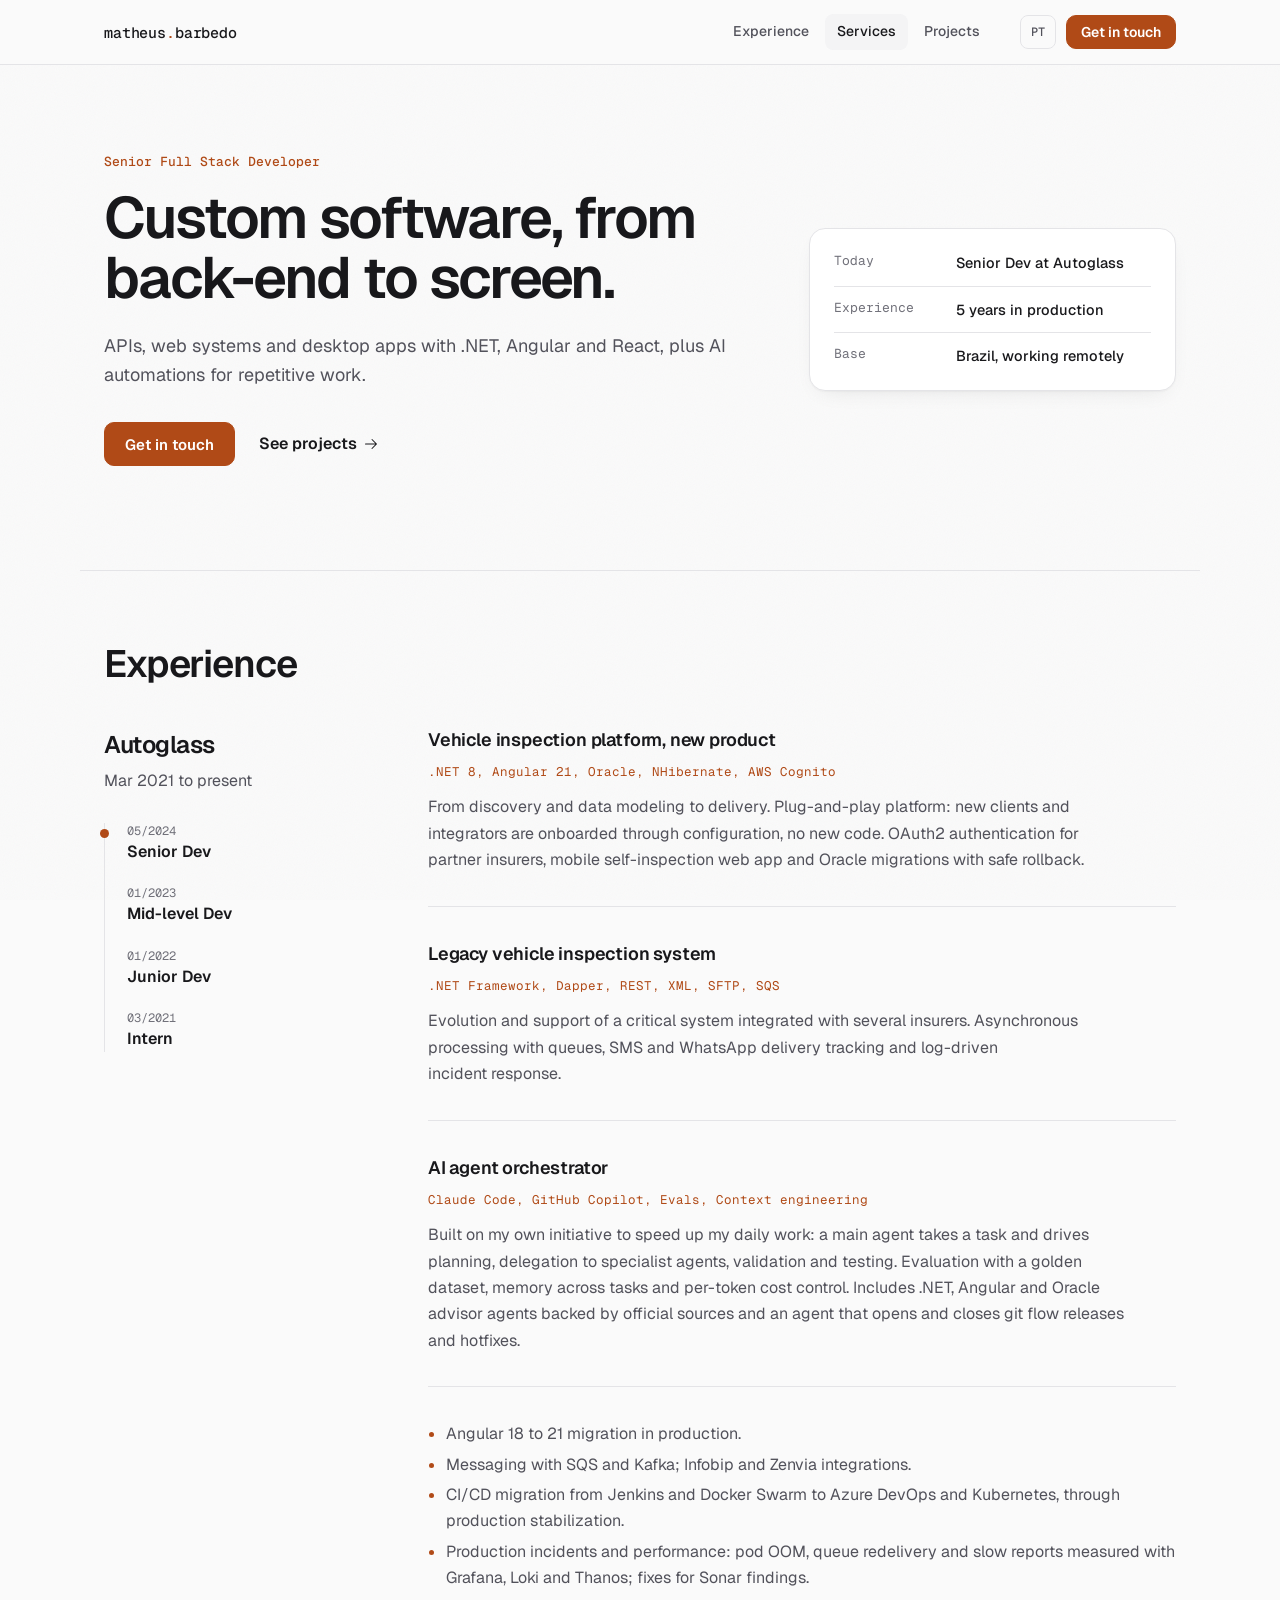
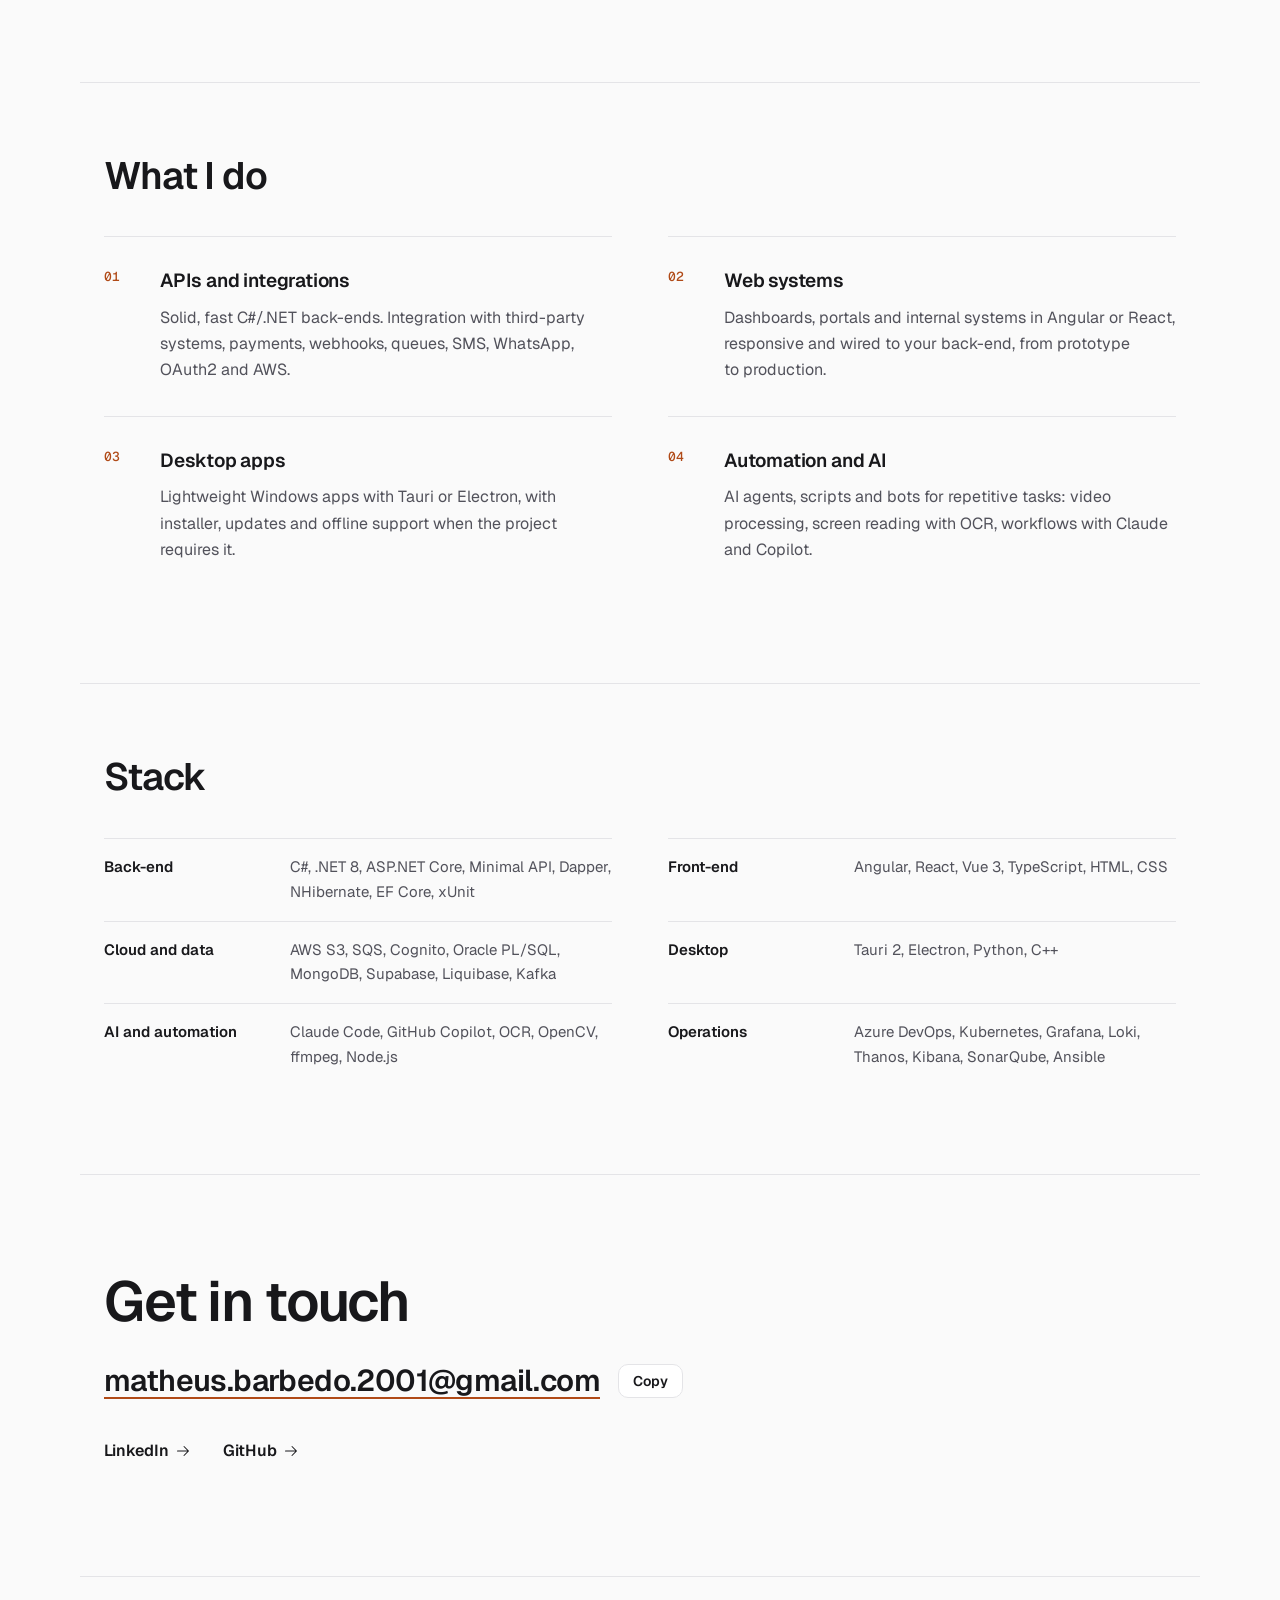
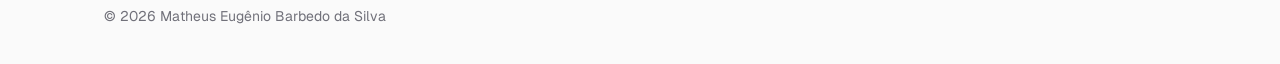
==== commit 2e8d8d8e: "Atualiza experiência, stack e projetos com as novidades de outubro" ====
--- a/index.html
+++ b/index.html
@@ -82,12 +82,13 @@
         <article class="case reveal">
           <h4 data-i18n="c3.t">Orquestrador de agentes de IA</h4>
           <p class="tags">Claude Code, GitHub Copilot, Evals, Context engineering</p>
-          <p data-i18n="c3.d">Criado por iniciativa própria para acelerar o meu dia a dia: um agente principal recebe a tarefa e conduz planejamento, delegação para agentes especialistas, validação e testes. Avaliação com golden dataset, memória entre tarefas e controle de custo por token.</p>
+          <p data-i18n="c3.d">Criado por iniciativa própria para acelerar o meu dia a dia: um agente principal recebe a tarefa e conduz planejamento, delegação para agentes especialistas, validação e testes. Avaliação com golden dataset, memória entre tarefas e controle de custo por token. Inclui agentes consultores de .NET, Angular e Oracle baseados em fontes oficiais e um agente que abre e fecha release e hotfix pelo git flow.</p>
         </article>
         <ul class="bullets reveal">
           <li data-i18n="b.1">Migração de Angular 18 para 21 em produção.</li>
           <li data-i18n="b.2">Mensageria com SQS e Kafka; integrações com Infobip e Zenvia.</li>
-          <li data-i18n="b.3">Observabilidade com Grafana, Loki e Kibana; deploy com Ansible.</li>
+          <li data-i18n="b.3">Migração de CI/CD de Jenkins e Docker Swarm para Azure DevOps e Kubernetes, até a estabilização em produção.</li>
+          <li data-i18n="b.4">Incidentes e performance em produção: OOM de pod, reentrega de fila e relatórios lentos medidos com Grafana, Loki e Thanos; correções de apontamentos do Sonar.</li>
         </ul>
       </div>
     </div>
@@ -125,9 +126,9 @@
       <div><dt>Back-end</dt><dd>C#, .NET 8, ASP.NET Core, Minimal API, Dapper, NHibernate, EF Core, xUnit</dd></div>
       <div><dt>Front-end</dt><dd>Angular, React, Vue 3, TypeScript, HTML, CSS</dd></div>
       <div><dt data-i18n="stack.data">Cloud e dados</dt><dd>AWS S3, SQS, Cognito, Oracle PL/SQL, MongoDB, Supabase, Liquibase, Kafka</dd></div>
-      <div><dt>Desktop</dt><dd>Tauri 2, Electron, Python</dd></div>
+      <div><dt>Desktop</dt><dd>Tauri 2, Electron, Python, C++</dd></div>
       <div><dt data-i18n="stack.ai">IA e automação</dt><dd>Claude Code, GitHub Copilot, OCR, OpenCV, ffmpeg, Node.js</dd></div>
-      <div><dt data-i18n="stack.ops">Operação</dt><dd>Grafana, Loki, Kibana, Ansible</dd></div>
+      <div><dt data-i18n="stack.ops">Operação</dt><dd>Azure DevOps, Kubernetes, Grafana, Loki, Thanos, Kibana, SonarQube, Ansible</dd></div>
     </dl>
   </section>
 
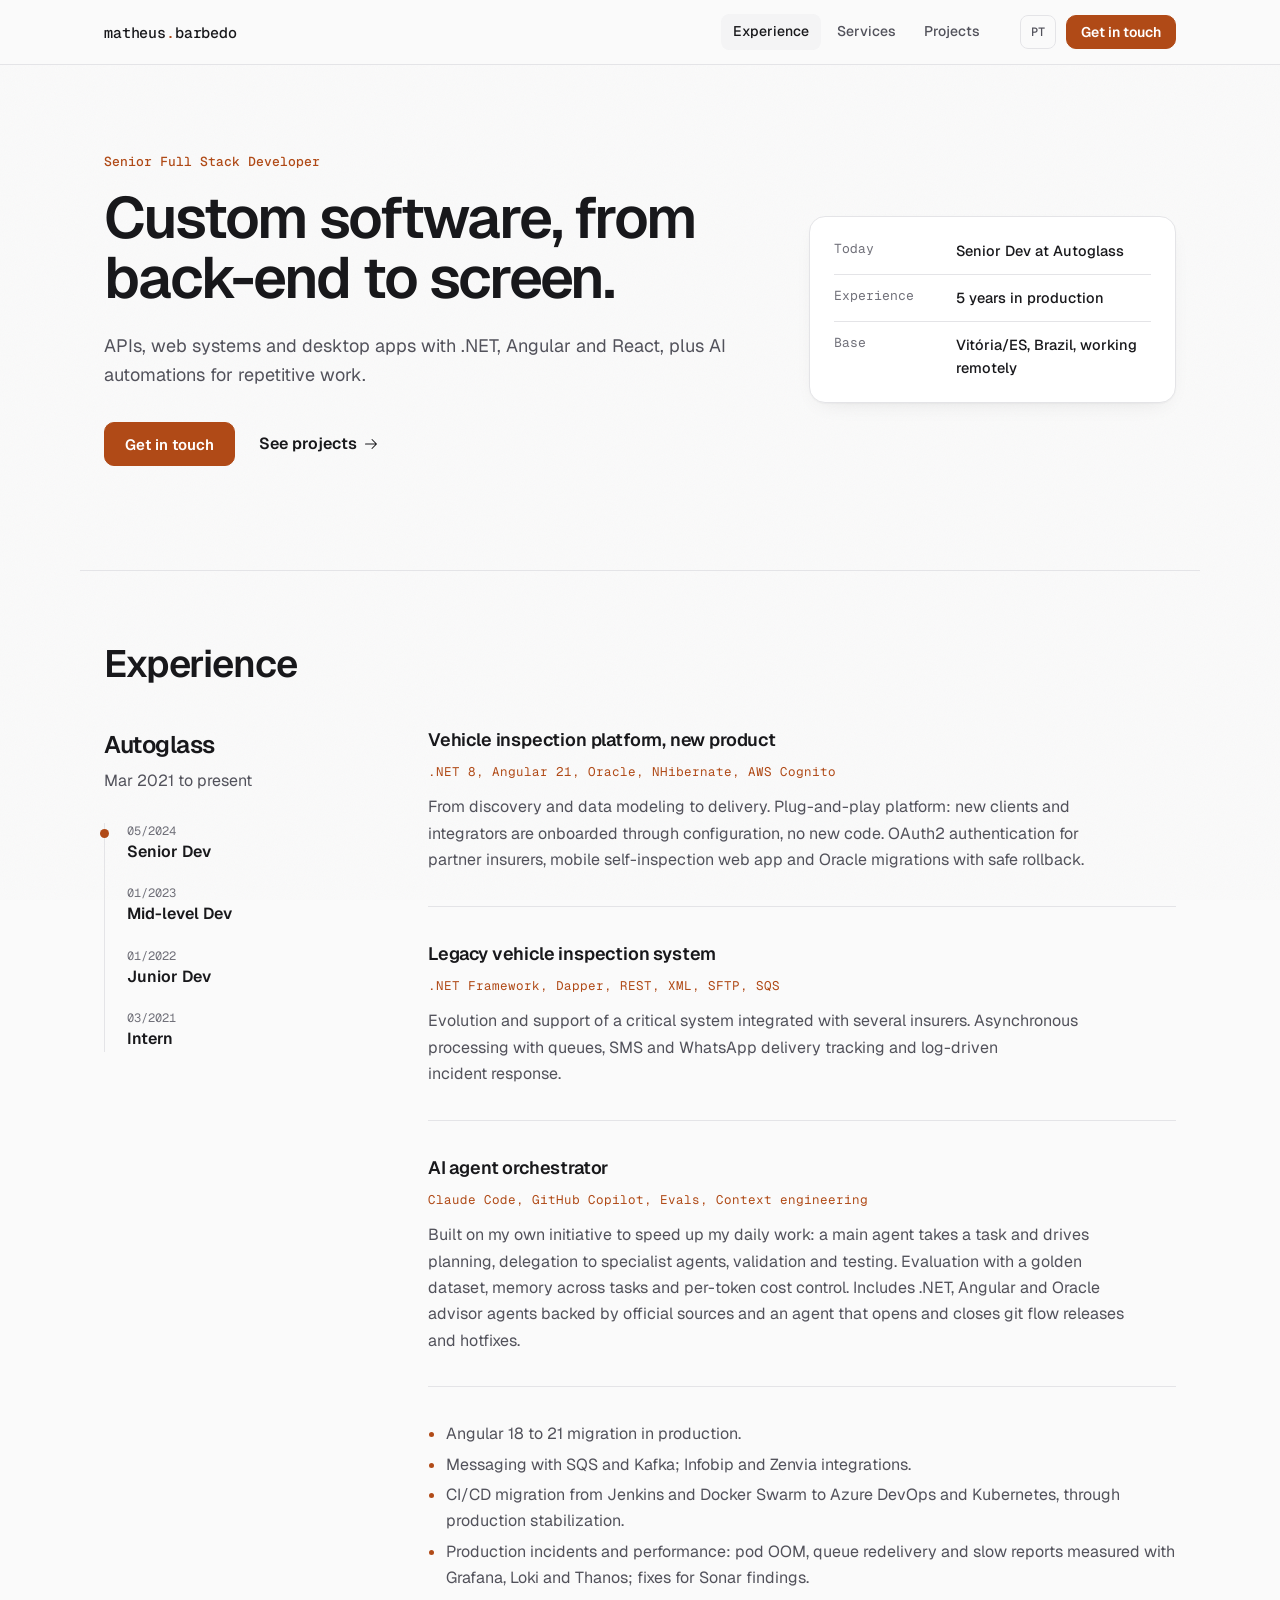
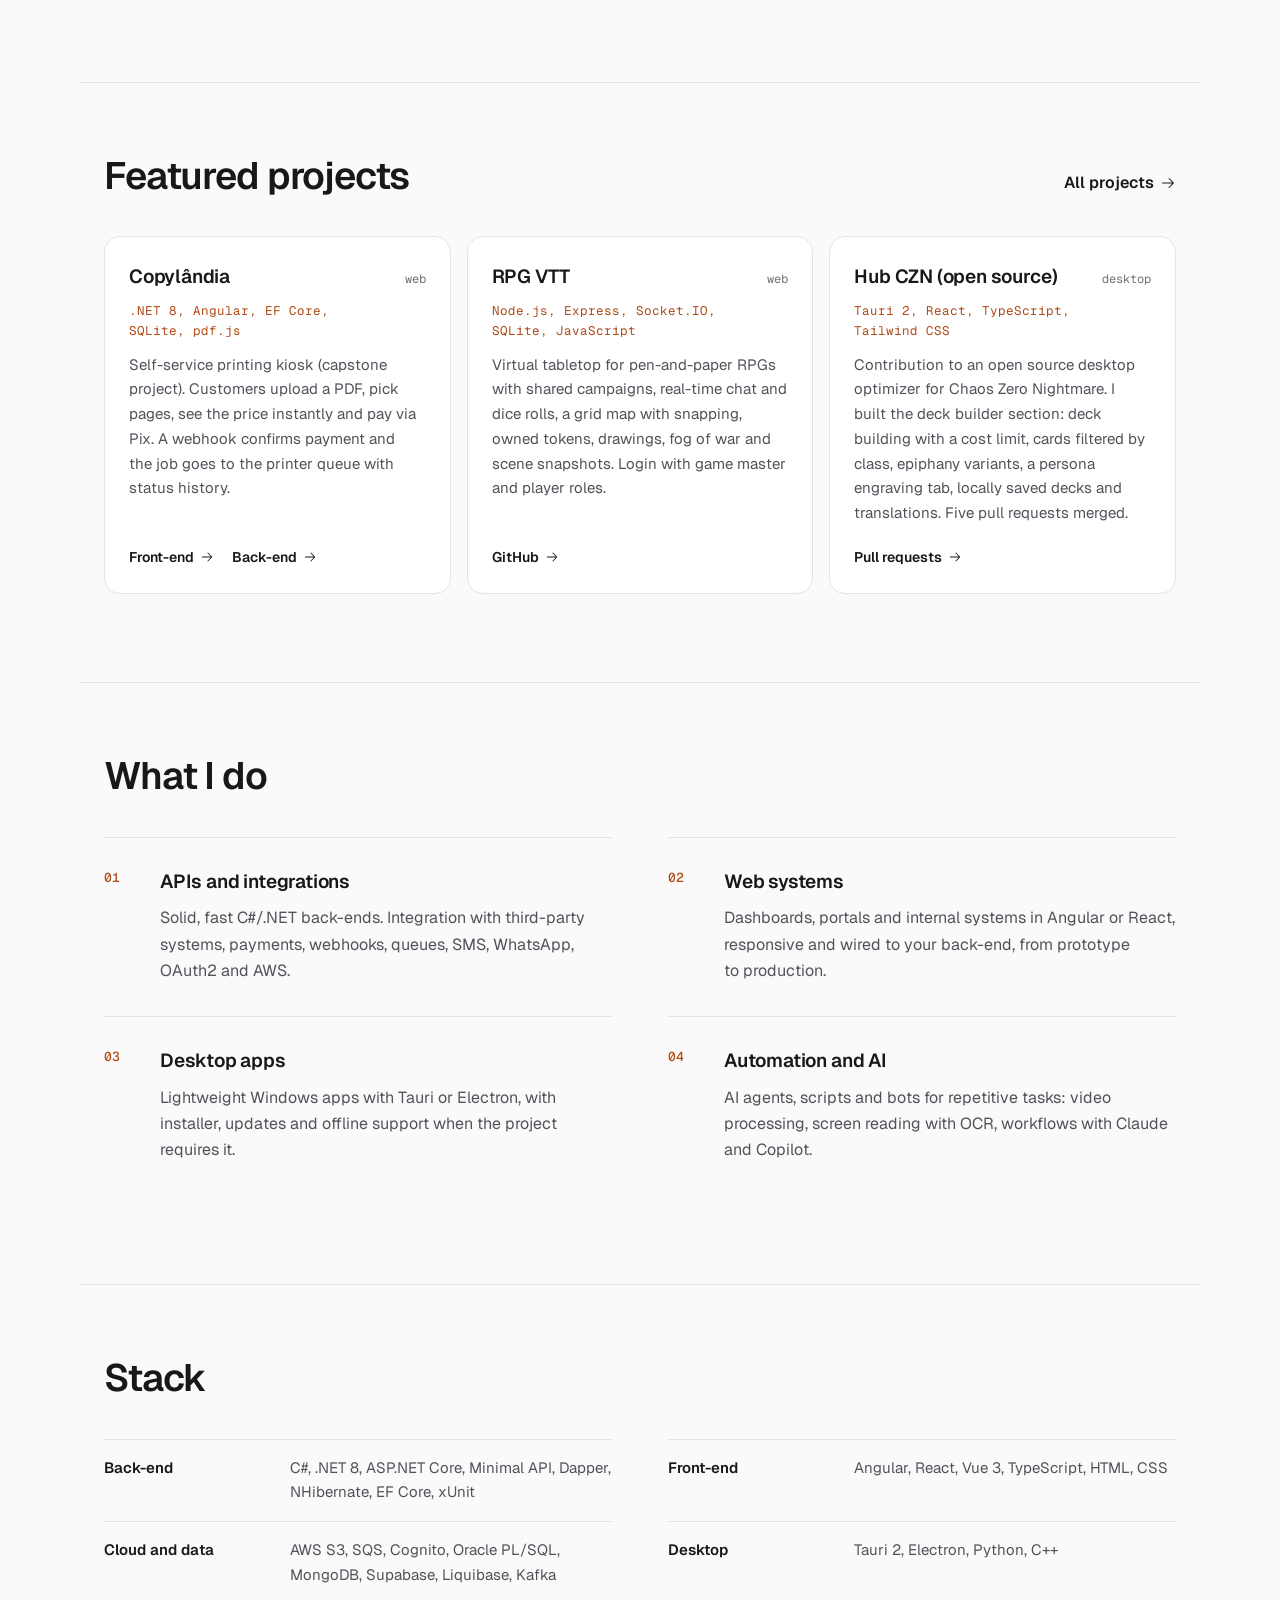
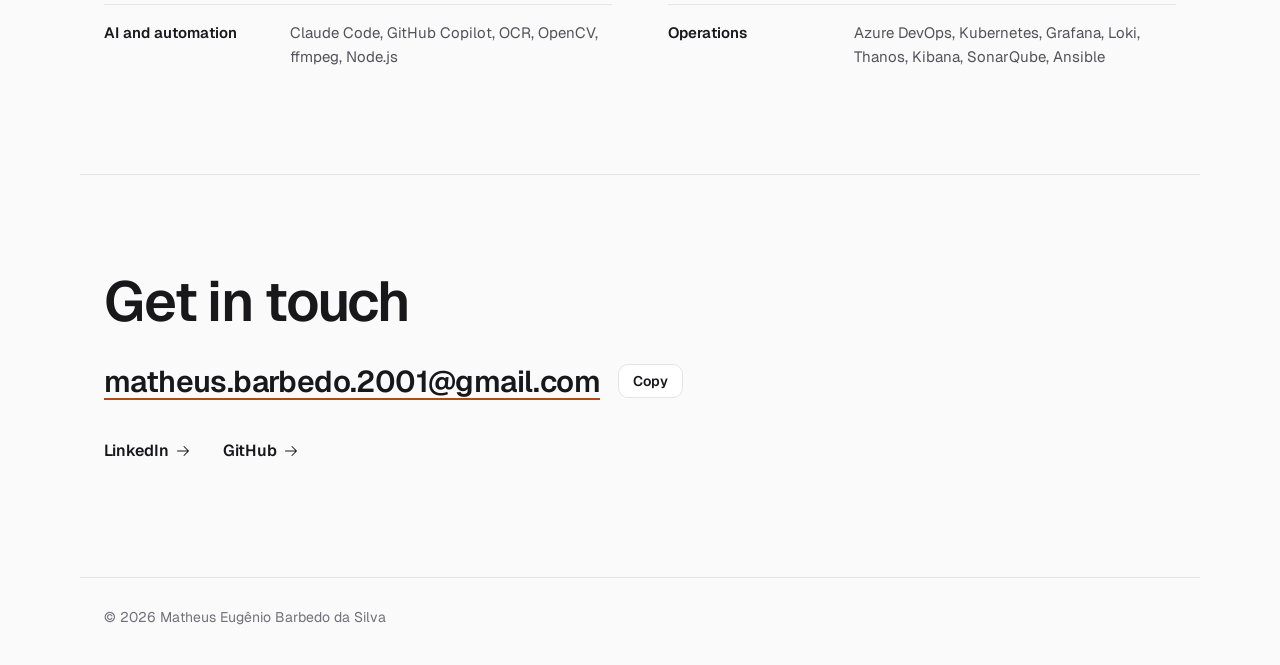
==== commit a9d2c116: "Adiciona projetos em destaque na home, imagem OG e novos projetos Home ganha a seção Projetos em des" ====
--- a/index.html
+++ b/index.html
@@ -8,6 +8,10 @@
 <meta property="og:title" content="Matheus Barbedo | Desenvolvedor Full Stack">
 <meta property="og:description" content="APIs, integrações, sistemas web, apps desktop e automação com IA.">
 <meta property="og:type" content="website">
+<meta property="og:url" content="https://matheusbarbedo.github.io/">
+<meta property="og:image" content="https://matheusbarbedo.github.io/og.png">
+<meta name="twitter:card" content="summary_large_image">
+<link rel="canonical" href="https://matheusbarbedo.github.io/">
 <meta name="theme-color" content="#0c0c0e" media="(prefers-color-scheme: dark)">
 <meta name="theme-color" content="#fafafa" media="(prefers-color-scheme: light)">
 <link rel="icon" href="data:image/svg+xml,<svg xmlns='http://www.w3.org/2000/svg' viewBox='0 0 32 32'><rect width='32' height='32' rx='8' fill='%2318181b'/><text x='16' y='21.5' font-family='monospace' font-size='14' font-weight='700' fill='%23e98647' text-anchor='middle'>MB</text></svg>">
@@ -94,6 +98,14 @@
     </div>
   </section>
 
+  <section id="destaques" class="wrap section">
+    <div class="section-head">
+      <h2 data-i18n="home.projects">Projetos em destaque</h2>
+      <a href="projetos.html" class="link-arrow" data-i18n="home.all">Todos os projetos</a>
+    </div>
+    <div id="home-projects" class="projects"><noscript><p class="muted"><a href="projetos.html">Ver projetos</a></p></noscript></div>
+  </section>
+
   <section id="servicos" class="wrap section">
     <h2 data-i18n="services.title">O que eu faço</h2>
     <ol class="services">
@@ -133,7 +145,7 @@
   </section>
 
   <section id="contato" class="wrap section contact">
-    <h2 class="contact-title" data-i18n="contact.title">Entre em contato</h2>
+    <h2 class="contact-title" data-i18n="contact.title">Fale comigo</h2>
     <div class="mail">
       <a href="mailto:matheus.barbedo.2001@gmail.com" class="mail-link">matheus.barbedo.2001@gmail.com</a>
       <button id="copy" class="btn sm" type="button" data-i18n="contact.copy">Copiar</button>
--- a/style.css
+++ b/style.css
@@ -231,7 +231,8 @@
 
 .page { padding-block: 64px 96px; }
 .section-head { display: flex; flex-wrap: wrap; justify-content: space-between; align-items: end; gap: 16px 24px; margin-bottom: 32px; }
-.section-head h1 { margin: 0; }
+.section-head :is(h1, h2) { margin: 0; }
+.section .section-head { margin-bottom: 40px; }
 .filters { display: flex; flex-wrap: wrap; gap: 4px; padding: 4px; background: var(--surface-2); border-radius: 12px; }
 .chip {
   border: 0;
@@ -266,8 +267,8 @@
 .project.featured > p:not(.tags) { max-width: 60ch; }
 .project .top { display: flex; justify-content: space-between; align-items: baseline; gap: 12px; }
 .project .cat { font: 400 12px "Geist Mono", monospace; color: var(--faint); }
-.project > p { color: var(--muted); margin: 0 0 20px; flex: 1; font-size: 15px; }
-.tags { font: 400 12.5px/1.6 "Geist Mono", monospace; color: var(--accent) !important; margin: 0 0 12px !important; flex: 0 !important; }
+.project > p:not(.tags) { color: var(--muted); margin: 0 0 20px; flex: 1; font-size: 15px; }
+.tags { font: 400 12.5px/1.6 "Geist Mono", monospace; color: var(--accent); margin: 0 0 12px; }
 .project .links { display: flex; gap: 18px; font-size: 14px; }
 .project .links a { color: var(--text); }
 .project .private { font: 400 12.5px "Geist Mono", monospace; color: var(--faint); }
